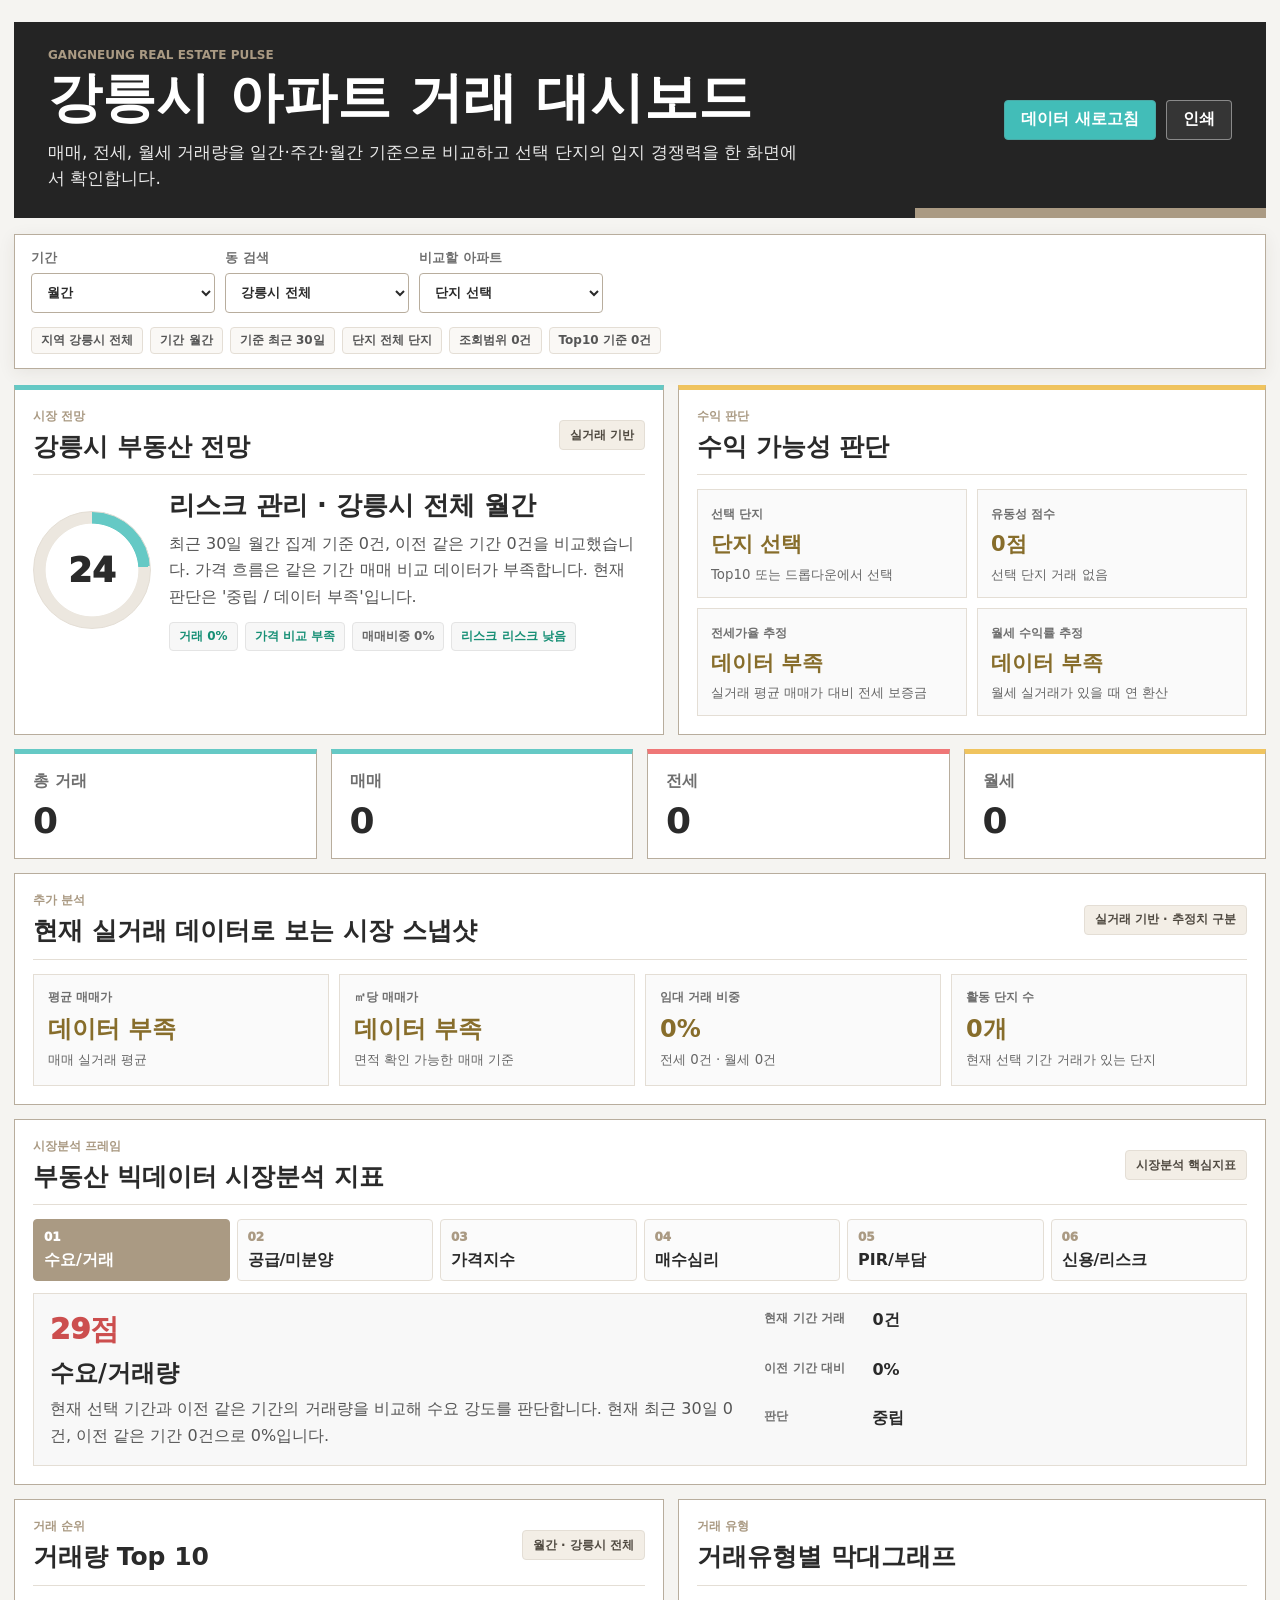
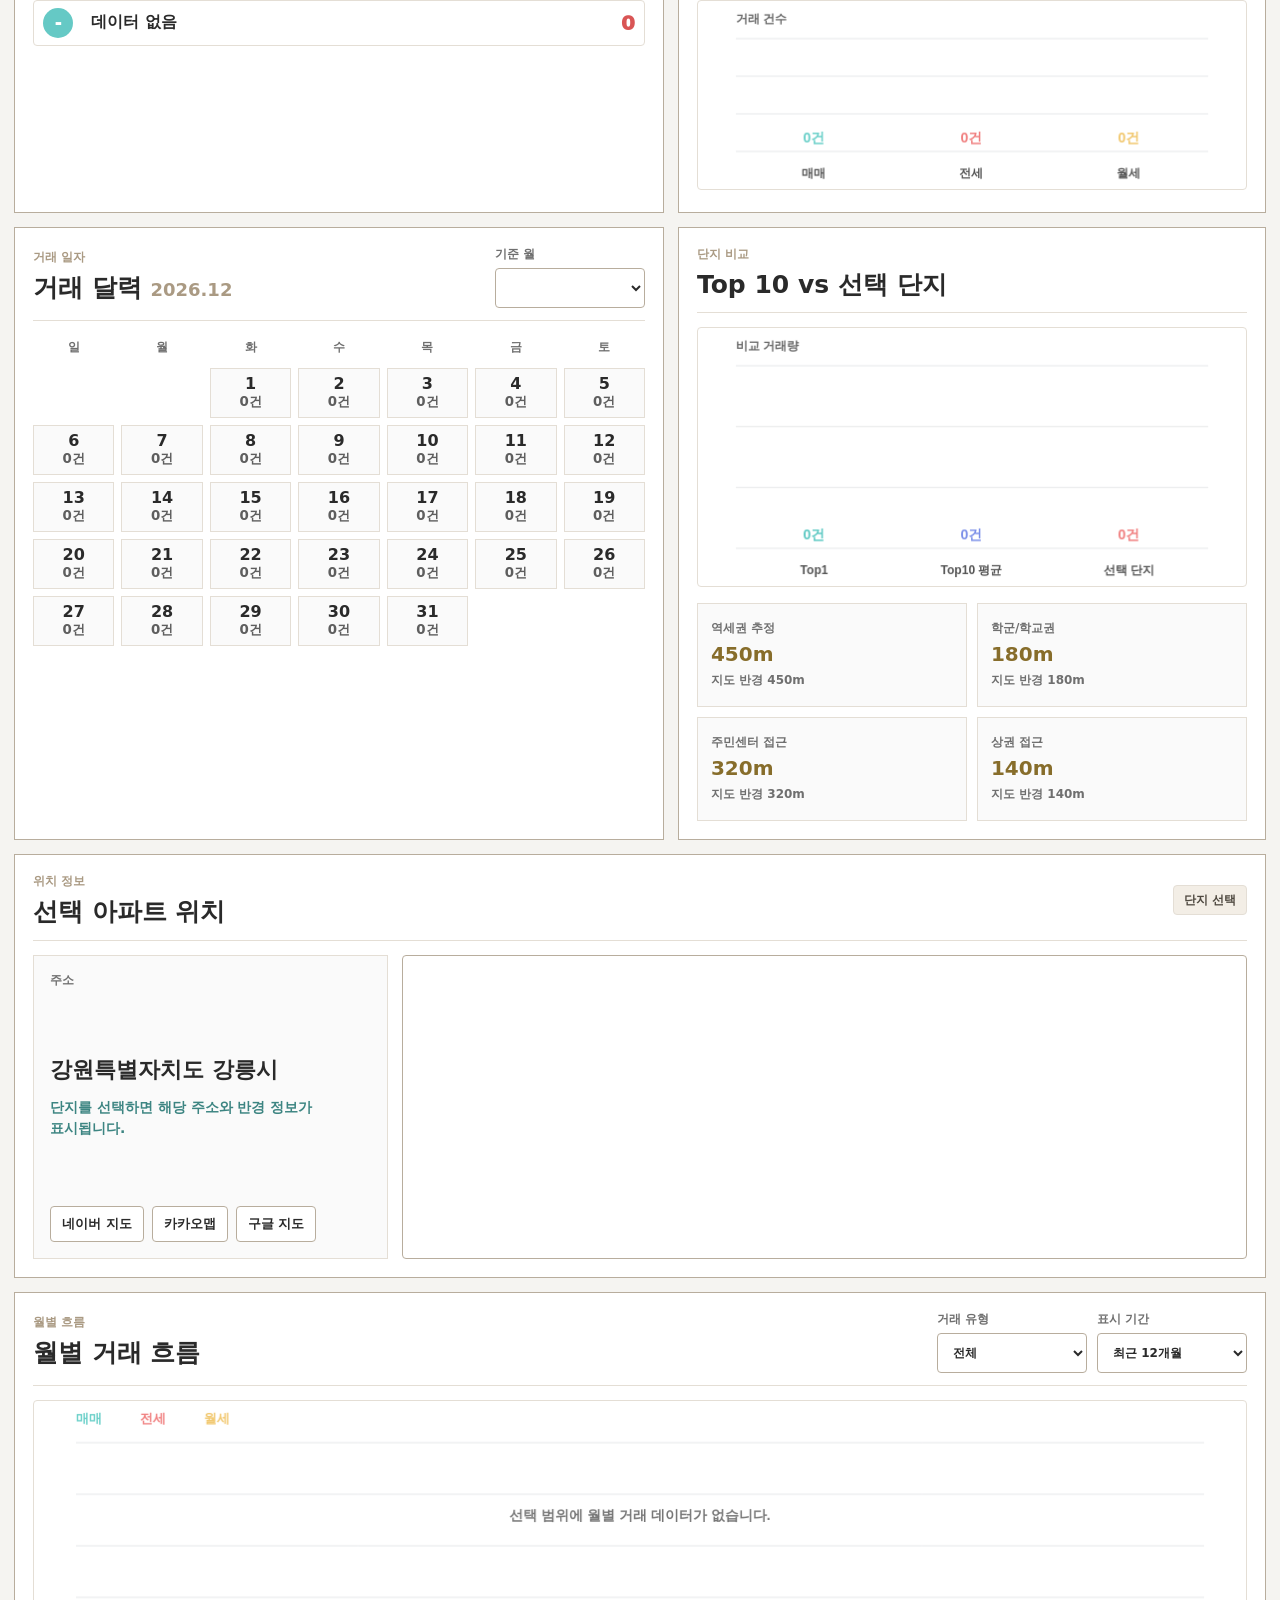
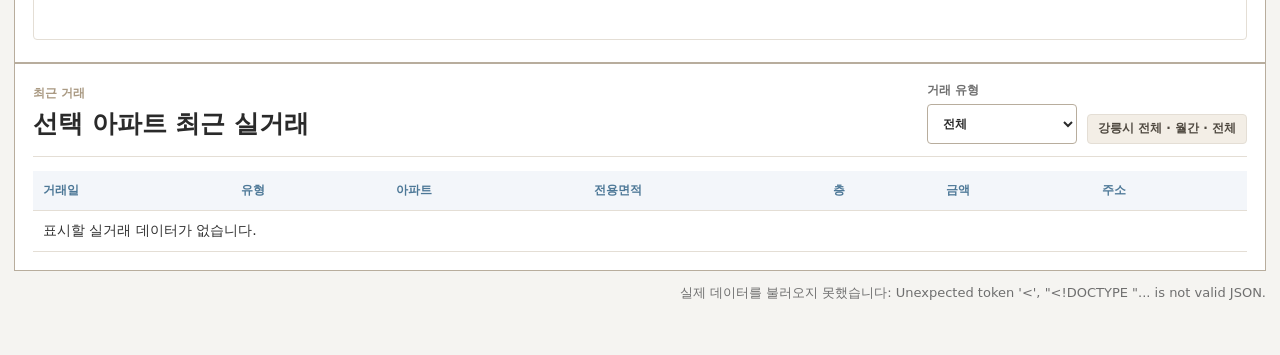
==== index.html @ 35adf21d "Add files via upload" ====
<!doctype html>
<html lang="ko">
  <head>
    <meta charset="UTF-8" />
    <meta name="viewport" content="width=device-width, initial-scale=1.0" />
    <title>강릉시 아파트 거래 대시보드</title>
    <link rel="stylesheet" href="./styles.css" />
  </head>
  <body>
    <main class="shell">
      <section class="hero">
        <div>
          <p class="eyebrow">Gangneung Real Estate Pulse</p>
          <h1>강릉시 아파트 거래 대시보드</h1>
          <p class="subtitle">매매, 전세, 월세 거래량을 일간·주간·월간 기준으로 비교하고 선택 단지의 입지 경쟁력을 한 화면에서 확인합니다.</p>
        </div>
        <div class="hero-actions">
          <button id="refreshBtn" class="primary">데이터 새로고침</button>
          <button id="printBtn" class="ghost">인쇄</button>
        </div>
      </section>

      <section class="controls">
        <label>
          기간
          <select id="periodSelect">
            <option value="daily">일간</option>
            <option value="weekly">주간</option>
            <option value="monthly" selected>월간</option>
            <option value="yearly">년간</option>
          </select>
        </label>
        <label>
          동 검색
          <select id="dongSelect">
            <option value="all">강릉시 전체</option>
          </select>
        </label>
        <label>
          비교할 아파트
          <select id="aptSelect">
            <option value="">단지 선택</option>
          </select>
        </label>
        <div id="filterMeta" class="filter-meta">필터 적용 대기 중</div>
      </section>

      <section class="grid two decision-grid top-outlook">
        <article class="panel forecast-panel">
          <div class="panel-head">
            <div>
              <p class="eyebrow">시장 전망</p>
              <h2>강릉시 부동산 전망</h2>
            </div>
            <span id="forecastBadge" class="chip">실거래 기반</span>
          </div>
          <div class="forecast-body">
            <div class="score-ring" id="marketScore">-</div>
            <div>
              <strong id="forecastTitle" class="forecast-title">데이터 분석 중</strong>
              <p id="forecastSummary" class="forecast-summary">공공데이터 실거래 자료를 기반으로 거래량, 가격흐름, 전월세 압력, 리스크를 계산합니다.</p>
              <div id="signalPills" class="signal-pills"></div>
            </div>
          </div>
        </article>

        <article class="panel action-panel">
          <div class="panel-head">
            <div>
              <p class="eyebrow">수익 판단</p>
              <h2>수익 가능성 판단</h2>
            </div>
          </div>
          <div id="profitCards" class="profit-cards"></div>
        </article>
      </section>

      <section class="kpis">
        <article>
          <span>총 거래</span>
          <strong id="totalDeals">-</strong>
        </article>
        <article>
          <span>매매</span>
          <strong id="saleDeals">-</strong>
        </article>
        <article>
          <span>전세</span>
          <strong id="jeonseDeals">-</strong>
        </article>
        <article>
          <span>월세</span>
          <strong id="rentDeals">-</strong>
        </article>
      </section>

      <section class="panel additional-analysis">
        <div class="panel-head">
          <div>
            <p class="eyebrow">추가 분석</p>
            <h2>현재 실거래 데이터로 보는 시장 스냅샷</h2>
          </div>
          <span class="chip">실거래 기반 · 추정치 구분</span>
        </div>
        <div id="additionalAnalysis" class="analysis-cards"></div>
      </section>

      <section class="panel framework-panel">
        <div class="panel-head">
          <div>
            <p class="eyebrow">시장분석 프레임</p>
            <h2>부동산 빅데이터 시장분석 지표</h2>
          </div>
          <span class="chip">시장분석 핵심지표</span>
        </div>
        <div id="metricTabs" class="metric-tabs" aria-label="시장분석 지표 선택">
          <button type="button" class="metric-tab active" data-metric="demand"><span>01</span>수요/거래</button>
          <button type="button" class="metric-tab" data-metric="supply"><span>02</span>공급/미분양</button>
          <button type="button" class="metric-tab" data-metric="price"><span>03</span>가격지수</button>
          <button type="button" class="metric-tab" data-metric="sentiment"><span>04</span>매수심리</button>
          <button type="button" class="metric-tab" data-metric="pir"><span>05</span>PIR/부담</button>
          <button type="button" class="metric-tab" data-metric="risk"><span>06</span>신용/리스크</button>
        </div>
        <div id="metricInsight" class="metric-insight"></div>
      </section>

      <section class="grid two">
        <article class="panel">
          <div class="panel-head">
            <div>
              <p class="eyebrow">거래 순위</p>
              <h2>거래량 Top 10</h2>
            </div>
            <span id="rankMeta" class="chip">-</span>
          </div>
          <div id="topList" class="top-list"></div>
        </article>

        <article class="panel">
          <div class="panel-head">
            <div>
              <p class="eyebrow">거래 유형</p>
              <h2>거래유형별 막대그래프</h2>
            </div>
          </div>
          <canvas id="typeChart" class="compact-chart" height="190"></canvas>
        </article>
      </section>

      <section class="grid two">
        <article class="panel calendar-panel">
          <div class="panel-head">
            <div>
              <p class="eyebrow">거래 일자</p>
              <h2>거래 달력 <span id="calendarTitle" class="inline-month"></span></h2>
            </div>
            <label class="panel-select">
              기준 월
              <select id="calendarMonthSelect"></select>
            </label>
          </div>
          <div id="calendar" class="calendar"></div>
        </article>

        <article class="panel">
          <div class="panel-head">
            <div>
              <p class="eyebrow">단지 비교</p>
              <h2>Top 10 vs 선택 단지</h2>
            </div>
          </div>
          <canvas id="compareChart" height="260"></canvas>
          <div id="locationScore" class="location-score"></div>
        </article>
      </section>

      <section class="panel map-panel">
        <div class="panel-head">
          <div>
            <p class="eyebrow">위치 정보</p>
            <h2>선택 아파트 위치</h2>
          </div>
          <span id="mapAptName" class="chip">단지 선택</span>
        </div>
        <div class="map-layout">
          <div class="address-card">
            <span>주소</span>
            <strong id="mapAddress">아파트를 선택하면 주소와 지도가 표시됩니다.</strong>
            <div id="mapLinks" class="map-links"></div>
          </div>
          <div class="map-canvas">
            <iframe id="mapFrame" class="map-frame" title="선택 아파트 지도" loading="lazy" referrerpolicy="no-referrer-when-downgrade"></iframe>
            <div id="mapRadiusOverlay" class="map-radius-overlay" aria-label="입지 반경 표시"></div>
          </div>
        </div>
      </section>

      <section class="panel">
        <div class="panel-head">
          <div>
            <p class="eyebrow">월별 흐름</p>
            <h2>월별 거래 흐름</h2>
          </div>
          <div class="panel-actions">
            <label class="panel-select">
              거래 유형
              <select id="trendTypeSelect">
                <option value="all">전체</option>
                <option value="매매">매매</option>
                <option value="전세">전세</option>
                <option value="월세">월세</option>
              </select>
            </label>
            <label class="panel-select">
              표시 기간
              <select id="trendMonthsSelect">
                <option value="6">최근 6개월</option>
                <option value="12" selected>최근 12개월</option>
                <option value="24">최근 24개월</option>
              </select>
            </label>
          </div>
        </div>
        <canvas id="trendChart" height="240"></canvas>
      </section>

      <section class="panel">
        <div class="panel-head">
          <div>
            <p class="eyebrow">최근 거래</p>
            <h2>선택 아파트 최근 실거래</h2>
          </div>
          <div class="panel-actions">
            <label class="panel-select">
              거래 유형
              <select id="dealTypeSelect">
                <option value="all">전체</option>
                <option value="매매">매매</option>
                <option value="전세">전세</option>
                <option value="월세">월세</option>
              </select>
            </label>
            <span id="dealTableMeta" class="chip">단지 선택</span>
          </div>
        </div>
        <div class="table-wrap">
          <table>
            <thead>
              <tr>
                <th>거래일</th>
                <th>유형</th>
                <th>아파트</th>
                <th>전용면적</th>
                <th>층</th>
                <th>금액</th>
                <th>주소</th>
              </tr>
            </thead>
            <tbody id="dealTable"></tbody>
          </table>
        </div>
      </section>

      <p id="status" class="status">대시보드를 준비 중입니다.</p>
    </main>
    <script src="./app.js"></script>
  </body>
</html>
---- styles.css ----
:root {
  --bg: #f5f4f1;
  --paper: #ffffff;
  --ink: #2a2a2a;
  --muted: #6f6f6f;
  --line: #b8ad9d;
  --line-soft: #e4ded5;
  --head: #242424;
  --tan: #aa9a83;
  --teal: #65c9c5;
  --red: #ef7777;
  --blue: #5ca9e6;
  --yellow: #f0c45f;
  --green: #49bd6e;
  --violet: #8d77df;
}

* { box-sizing: border-box; }

body {
  margin: 0;
  min-height: 100vh;
  color: var(--ink);
  font-family: "Pretendard", "Segoe UI", system-ui, sans-serif;
  background: var(--bg);
}

body.sample-mode .kpis::before {
  content: "샘플 데이터 표시 중 - 실행 파일 또는 서버로 열면 실제 공공데이터가 표시됩니다.";
  grid-column: 1 / -1;
  min-height: 38px;
  display: flex;
  align-items: center;
  padding: 0 14px;
  border: 1px solid #e4b0a7;
  color: #8b2f22;
  background: #fff3ef;
  font-weight: 800;
}

.shell {
  width: min(1360px, calc(100% - 28px));
  margin: 0 auto;
  padding: 22px 0 40px;
}

.hero {
  position: relative;
  min-height: 116px;
  display: flex;
  align-items: center;
  justify-content: space-between;
  gap: 20px;
  padding: 26px 34px;
  color: #fff;
  background: var(--head);
}

.hero::after {
  content: "";
  position: absolute;
  right: 0;
  bottom: 0;
  width: 28%;
  height: 10px;
  background: var(--tan);
}

.eyebrow {
  margin: 0 0 7px;
  color: var(--tan);
  font-size: 12px;
  font-weight: 800;
  text-transform: uppercase;
  letter-spacing: 0;
}

h1, h2 { margin: 0; letter-spacing: 0; }
h1 { font-size: clamp(34px, 4.2vw, 56px); line-height: 1.08; }
h2 { color: var(--ink); font-size: 25px; line-height: 1.22; }

.subtitle {
  max-width: 760px;
  margin: 12px 0 0;
  color: #e9e9e9;
  font-size: 17px;
  line-height: 1.55;
}

.hero-actions, .controls {
  display: flex;
  gap: 10px;
  flex-wrap: wrap;
}

button, select {
  min-height: 40px;
  border: 1px solid var(--line);
  border-radius: 4px;
  color: var(--ink);
  background: #fff;
  font: inherit;
}

button {
  cursor: pointer;
  padding: 0 16px;
  font-weight: 800;
}

.primary {
  border-color: #4aa9a5;
  color: #fff;
  background: #42bdb8;
}

.ghost {
  border-color: rgba(255, 255, 255, 0.42);
  color: #fff;
  background: rgba(255, 255, 255, 0.08);
}

.controls {
  position: sticky;
  top: 0;
  z-index: 5;
  margin: 16px 0;
  padding: 14px 16px;
  border: 1px solid var(--line);
  background: rgba(255, 255, 255, 0.96);
  box-shadow: 0 4px 16px rgba(70, 57, 38, 0.08);
}

.filter-meta {
  flex: 1 1 100%;
  display: flex;
  flex-wrap: wrap;
  gap: 7px;
  padding-top: 4px;
}

.filter-meta span {
  min-height: 27px;
  display: inline-flex;
  align-items: center;
  padding: 0 9px;
  border: 1px solid var(--line-soft);
  border-radius: 4px;
  color: #555;
  background: #faf8f5;
  font-size: 12px;
  font-weight: 800;
}

label {
  display: grid;
  gap: 6px;
  min-width: 184px;
  color: var(--muted);
  font-size: 13px;
  font-weight: 800;
}

select {
  width: 100%;
  padding: 0 11px;
}

.kpis, .grid {
  display: grid;
  gap: 14px;
}

.kpis {
  grid-template-columns: repeat(4, minmax(0, 1fr));
  margin-bottom: 14px;
}

.kpis article, .panel {
  border: 1px solid var(--line);
  background: var(--paper);
}

.kpis article {
  min-height: 98px;
  padding: 17px 18px;
  border-top: 5px solid var(--teal);
}

.kpis article:nth-child(3) { border-top-color: var(--red); }
.kpis article:nth-child(4) { border-top-color: var(--yellow); }

.kpis span {
  display: block;
  color: var(--muted);
  font-weight: 800;
}

.kpis strong {
  display: block;
  margin-top: 8px;
  font-size: 36px;
  letter-spacing: .02em;
}

.grid.two {
  grid-template-columns: minmax(0, 1.05fr) minmax(0, 0.95fr);
  margin-bottom: 14px;
}

.decision-grid {
  grid-template-columns: minmax(0, 1.08fr) minmax(0, .92fr);
}

.top-outlook {
  margin-bottom: 14px;
}

.top-outlook .panel {
  border-top-width: 5px;
}

.top-outlook .forecast-panel {
  border-top-color: var(--teal);
}

.top-outlook .action-panel {
  border-top-color: var(--yellow);
}

.panel {
  padding: 18px;
}

.panel-head {
  display: flex;
  align-items: center;
  justify-content: space-between;
  gap: 14px;
  padding-bottom: 12px;
  margin-bottom: 14px;
  border-bottom: 1px solid var(--line-soft);
}

.panel-actions {
  display: flex;
  align-items: flex-end;
  justify-content: flex-end;
  gap: 10px;
  flex-wrap: wrap;
}

.panel-select {
  min-width: 150px;
  display: grid;
  gap: 5px;
  color: var(--muted);
  font-size: 12px;
  font-weight: 900;
}

.inline-month {
  color: var(--tan);
  font-size: .72em;
  font-weight: 900;
}

.chip {
  display: inline-flex;
  align-items: center;
  min-height: 30px;
  padding: 0 10px;
  border: 1px solid var(--line-soft);
  border-radius: 4px;
  color: #4f4940;
  background: #f3eee6;
  white-space: nowrap;
  font-size: 12px;
  font-weight: 900;
}

.forecast-body {
  display: grid;
  grid-template-columns: 118px minmax(0, 1fr);
  gap: 18px;
  align-items: center;
}

.score-ring {
  --score: 0%;
  width: 118px;
  aspect-ratio: 1;
  display: grid;
  place-items: center;
  border-radius: 50%;
  color: var(--ink);
  background:
    radial-gradient(circle at center, #fff 0 56%, transparent 57%),
    conic-gradient(var(--teal) var(--score), #ece7df 0);
  border: 1px solid var(--line-soft);
  font-size: 34px;
  font-weight: 950;
}

.forecast-title {
  display: block;
  font-size: 26px;
  line-height: 1.25;
}

.forecast-summary {
  margin: 9px 0 0;
  color: #555;
  line-height: 1.65;
}

.signal-pills {
  display: flex;
  flex-wrap: wrap;
  gap: 7px;
  margin-top: 12px;
}

.signal-pills span {
  min-height: 29px;
  display: inline-flex;
  align-items: center;
  padding: 0 9px;
  border: 1px solid #e4e4e4;
  border-radius: 4px;
  font-size: 12px;
  font-weight: 900;
  background: #f7f7f7;
}

.signal-pills .good { color: #168f75; }
.signal-pills .warn { color: #a87913; }
.signal-pills .danger { color: #b04444; }
.signal-pills .neutral { color: #666; }

.profit-cards {
  display: grid;
  grid-template-columns: repeat(2, minmax(0, 1fr));
  gap: 10px;
}

.profit-card, .score {
  min-height: 104px;
  padding: 13px;
  border: 1px solid var(--line-soft);
  background: #fafafa;
}

.profit-card span,
.metric-insight dt,
.score span {
  color: var(--muted);
  font-size: 12px;
  font-weight: 900;
}

.profit-card strong {
  display: block;
  margin-top: 8px;
  color: #876d2b;
  font-size: 21px;
  line-height: 1.25;
}

.profit-card small {
  display: block;
  margin-top: 7px;
  color: #666;
  line-height: 1.45;
}

.framework-panel {
  margin-bottom: 14px;
}

.additional-analysis {
  margin-bottom: 14px;
}

.analysis-cards {
  display: grid;
  grid-template-columns: repeat(4, minmax(0, 1fr));
  gap: 10px;
}

.analysis-card {
  min-height: 112px;
  padding: 14px;
  border: 1px solid var(--line-soft);
  background: #fafafa;
}

.analysis-card span {
  display: block;
  color: var(--muted);
  font-size: 12px;
  font-weight: 900;
}

.analysis-card strong {
  display: block;
  margin-top: 10px;
  color: #876d2b;
  font-size: 24px;
  line-height: 1.15;
}

.analysis-card small {
  display: block;
  margin-top: 8px;
  color: #666;
  line-height: 1.4;
}

.metric-tabs {
  display: grid;
  grid-template-columns: repeat(6, minmax(0, 1fr));
  gap: 7px;
  margin-bottom: 12px;
}

.metric-tab {
  min-height: 62px;
  display: grid;
  align-content: center;
  gap: 6px;
  padding: 9px 10px;
  border: 1px solid var(--line-soft);
  background: #fbfbfb;
  text-align: left;
}

.metric-tab span {
  color: var(--tan);
  font-size: 12px;
  font-weight: 950;
}

.metric-tab.active {
  color: #fff;
  border-color: var(--tan);
  background: var(--tan);
}

.metric-tab.active span {
  color: #fff;
}

.metric-insight {
  display: grid;
  grid-template-columns: minmax(0, 1.2fr) minmax(260px, 0.8fr);
  gap: 16px;
  padding: 16px;
  border: 1px solid var(--line-soft);
  background: #f8f8f8;
}

.metric-insight h3 {
  margin: 7px 0;
  font-size: 24px;
}

.metric-insight p {
  margin: 0;
  color: #555;
  line-height: 1.65;
}

.insight-score {
  color: #cc4e4e;
  font-size: 29px;
  font-weight: 950;
}

.metric-insight dl {
  display: grid;
  grid-template-columns: 96px minmax(0, 1fr);
  gap: 9px 12px;
  margin: 0;
}

.metric-insight dd {
  margin: 0;
  color: var(--ink);
  font-weight: 850;
}

.top-list {
  display: grid;
  gap: 8px;
}

.rank-row {
  display: grid;
  grid-template-columns: 38px minmax(0, 1fr) 58px;
  align-items: center;
  width: 100%;
  min-height: 46px;
  gap: 10px;
  padding: 7px 9px;
  border: 1px solid var(--line-soft);
  border-radius: 4px;
  color: var(--ink);
  background: #fff;
  text-align: left;
  cursor: pointer;
}

.rank-row:hover {
  border-color: var(--teal);
  background: #f5fbfa;
}

.rank-num {
  width: 30px;
  height: 30px;
  display: grid;
  place-items: center;
  border-radius: 50%;
  color: #fff;
  background: var(--teal);
  font-weight: 950;
}

.rank-name {
  min-width: 0;
  overflow: hidden;
  text-overflow: ellipsis;
  white-space: nowrap;
  font-weight: 850;
}

.rank-sub { color: var(--muted); font-size: 12px; }
.rank-count { color: #d95555; font-size: 20px; font-weight: 950; text-align: right; }

canvas {
  width: 100%;
  max-width: 100%;
  border: 1px solid var(--line-soft);
  border-radius: 4px;
  background: #fff;
}

.compact-chart {
  height: 190px;
  max-height: 190px;
}

.calendar {
  display: grid;
  grid-template-columns: repeat(7, minmax(0, 1fr));
  gap: 7px;
}

.day-name, .day {
  min-height: 50px;
  display: grid;
  align-content: center;
  justify-items: center;
}

.day-name {
  min-height: 26px;
  color: var(--muted);
  font-size: 12px;
  font-weight: 900;
}

.day {
  border: 1px solid var(--line-soft);
  background: #fafafa;
}

.day.hot {
  color: #183737;
  border-color: var(--teal);
  background: #d9f3f1;
}

.day small { color: inherit; opacity: .75; font-weight: 800; }

.location-score {
  display: grid;
  grid-template-columns: repeat(2, minmax(0, 1fr));
  gap: 10px;
  margin-top: 12px;
}

.score strong {
  display: block;
  margin-top: 5px;
  color: #876d2b;
  font-size: 20px;
}

.score small {
  display: block;
  margin-top: 6px;
  color: #6f6f6f;
  font-size: 12px;
  font-weight: 800;
}

.map-panel {
  margin-bottom: 14px;
}

.map-layout {
  display: grid;
  grid-template-columns: minmax(280px, .42fr) minmax(0, 1fr);
  gap: 14px;
}

.address-card {
  min-height: 300px;
  display: flex;
  flex-direction: column;
  justify-content: space-between;
  gap: 16px;
  padding: 16px;
  border: 1px solid var(--line-soft);
  background: #fafafa;
}

.address-card span {
  color: var(--muted);
  font-size: 12px;
  font-weight: 900;
}

.address-card strong {
  display: block;
  color: var(--ink);
  font-size: 22px;
  line-height: 1.35;
  word-break: keep-all;
}

.address-card small {
  display: block;
  margin-top: 12px;
  color: #3d8582;
  font-size: 14px;
  line-height: 1.5;
}

.map-links {
  display: flex;
  gap: 8px;
  flex-wrap: wrap;
}

.map-links a {
  display: inline-flex;
  align-items: center;
  min-height: 36px;
  padding: 0 11px;
  border: 1px solid var(--line);
  border-radius: 4px;
  color: var(--ink);
  background: #fff;
  text-decoration: none;
  font-size: 13px;
  font-weight: 850;
}

.map-frame {
  width: 100%;
  height: 100%;
  min-height: 300px;
  border: 1px solid var(--line);
  border-radius: 4px;
  background: #fff;
}

.map-canvas {
  position: relative;
  min-height: 300px;
}

.map-radius-overlay {
  pointer-events: none;
  position: absolute;
  inset: 1px;
  overflow: hidden;
  border-radius: 4px;
}

.radius-target {
  position: absolute;
  left: 50%;
  top: 50%;
  z-index: 3;
  transform: translate(-50%, -50%);
  padding: 5px 8px;
  border: 2px solid #fff;
  border-radius: 999px;
  color: #fff;
  background: #d45050;
  box-shadow: 0 2px 10px rgba(0, 0, 0, .28);
  font-size: 12px;
  font-weight: 950;
}

.map-pin {
  display: inline-block;
  width: 10px;
  height: 10px;
  margin-right: 5px;
  border-radius: 50%;
  background: #d9534f;
  border: 2px solid #fff;
  box-shadow: 0 0 0 2px #d9534f;
  vertical-align: -1px;
}

.radius-circle {
  position: absolute;
  left: 50%;
  top: 50%;
  transform: translate(-50%, -50%);
  border: 2px solid rgba(86, 191, 187, .74);
  border-radius: 50%;
  background: rgba(86, 191, 187, .08);
}

.radius-circle:nth-child(3) {
  border-color: rgba(240, 124, 124, .7);
  background: rgba(240, 124, 124, .07);
}

.radius-circle:nth-child(4) {
  border-color: rgba(240, 196, 95, .72);
  background: rgba(240, 196, 95, .07);
}

.radius-circle:nth-child(5) {
  border-color: rgba(93, 132, 223, .62);
  background: rgba(93, 132, 223, .06);
}

.radius-circle span {
  position: absolute;
  right: 0;
  top: 0;
  transform: translate(50%, -50%);
  min-width: max-content;
  padding: 4px 7px;
  border: 1px solid var(--line-soft);
  border-radius: 4px;
  color: #333;
  background: rgba(255, 255, 255, .94);
  font-size: 11px;
  font-weight: 900;
}

.radius-legend {
  display: flex;
  flex-wrap: wrap;
  gap: 6px;
  margin-top: 12px;
}

.radius-legend span {
  padding: 4px 7px;
  border: 1px solid var(--line-soft);
  border-radius: 4px;
  color: #4f4940;
  background: #fff;
  font-size: 12px;
  font-weight: 900;
}

.status {
  color: var(--muted);
  text-align: right;
  font-size: 13px;
}

.table-wrap {
  overflow-x: auto;
}

table {
  width: 100%;
  min-width: 920px;
  border-collapse: collapse;
  font-size: 14px;
}

th, td {
  padding: 11px 10px;
  border-bottom: 1px solid var(--line-soft);
  text-align: left;
}

th {
  color: #4d7897;
  background: #f3f6fa;
  font-size: 12px;
  text-transform: uppercase;
}

td {
  color: #333;
}

tbody tr:nth-child(even) {
  background: #fbfbfb;
}

.deal-type {
  display: inline-flex;
  min-height: 26px;
  align-items: center;
  padding: 0 8px;
  border-radius: 4px;
  color: #fff;
  background: var(--teal);
  font-size: 12px;
  font-weight: 900;
}

@media (max-width: 920px) {
  .hero, .panel-head { align-items: flex-start; flex-direction: column; }
  .kpis, .grid.two, .location-score, .map-layout, .forecast-body, .profit-cards, .metric-insight { grid-template-columns: 1fr; }
  .metric-tabs { grid-template-columns: repeat(2, minmax(0, 1fr)); }
  .analysis-cards { grid-template-columns: repeat(2, minmax(0, 1fr)); }
  .controls label { min-width: min(100%, 240px); flex: 1; }
  .calendar { gap: 5px; }
  .day { min-height: 46px; }
  .address-card, .map-frame { min-height: 260px; }
}

@media print {
  body { background: #fff; color: #111; }
  .controls, .hero-actions, .status, .map-links { display: none; }
  .hero, .panel, .kpis article { box-shadow: none; background: #fff; color: #111; break-inside: avoid; }
  .eyebrow, .chip, .rank-count { color: #00796b; }
}
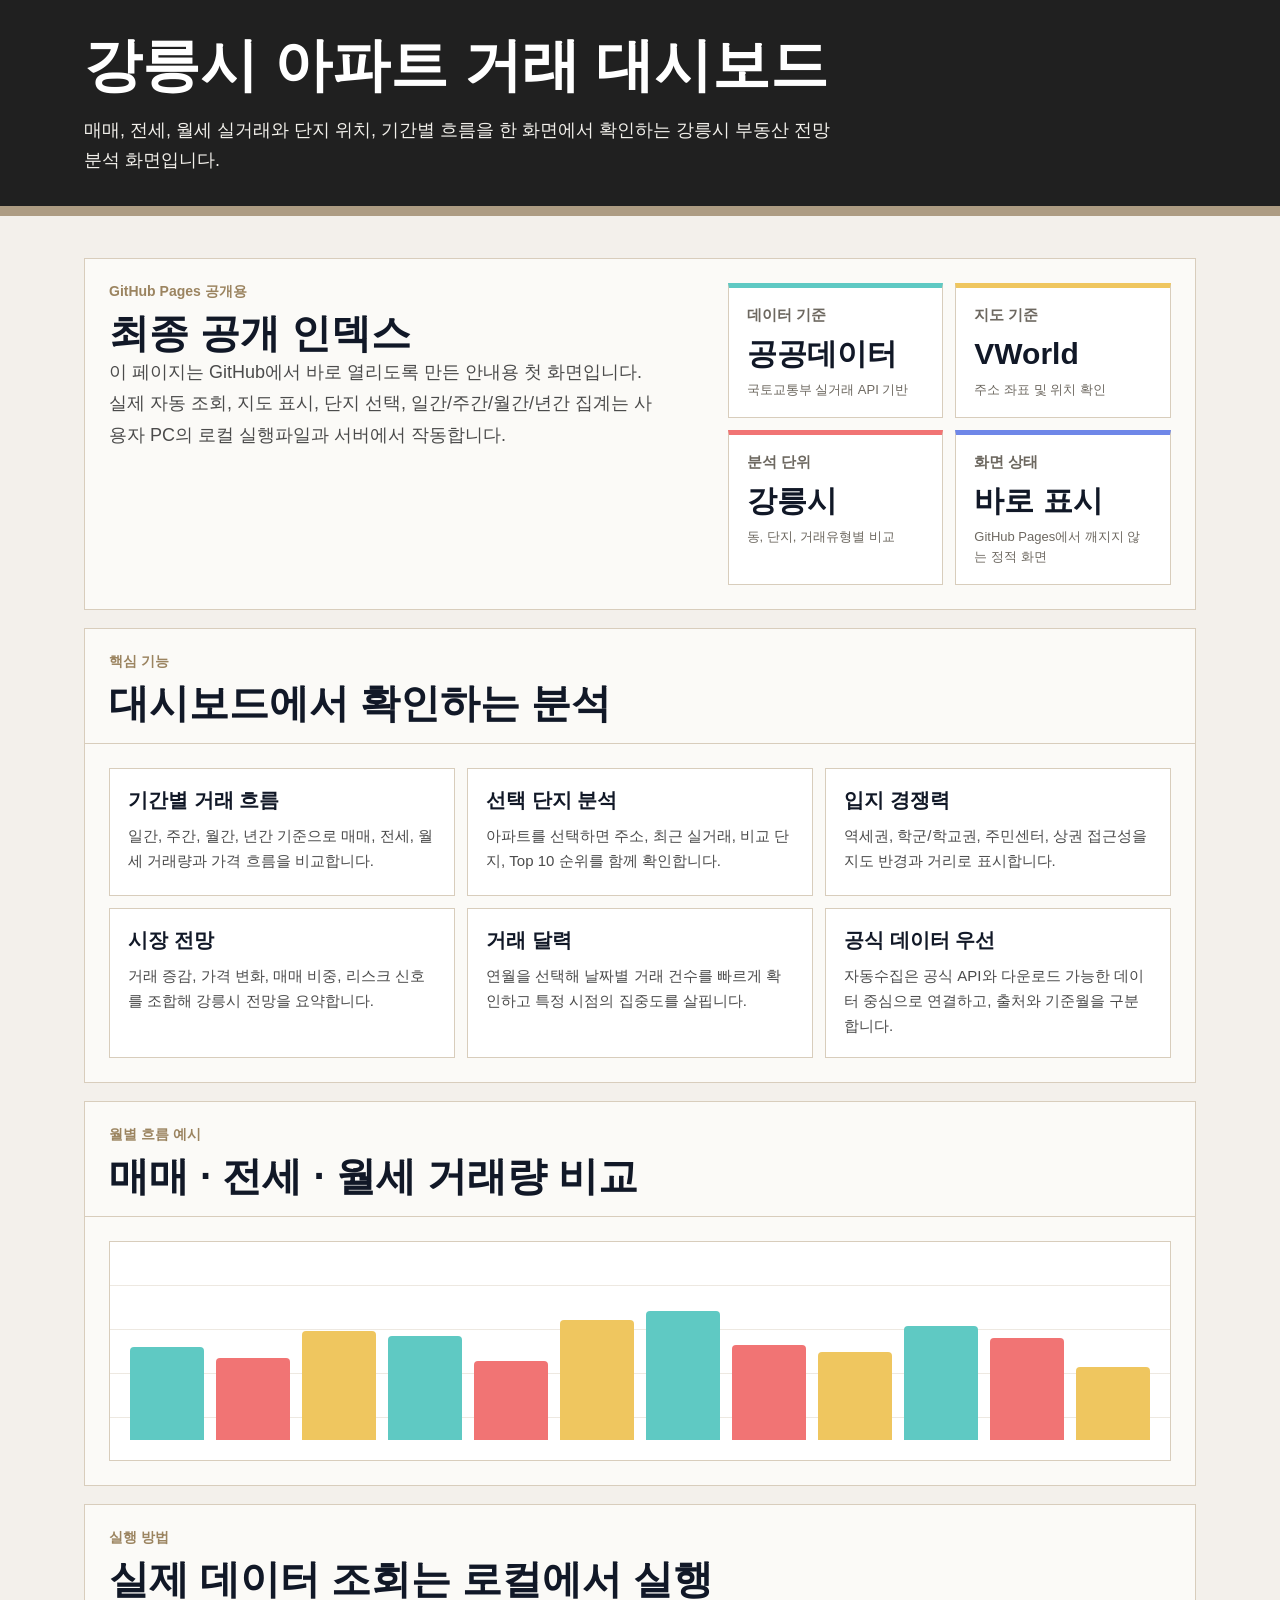
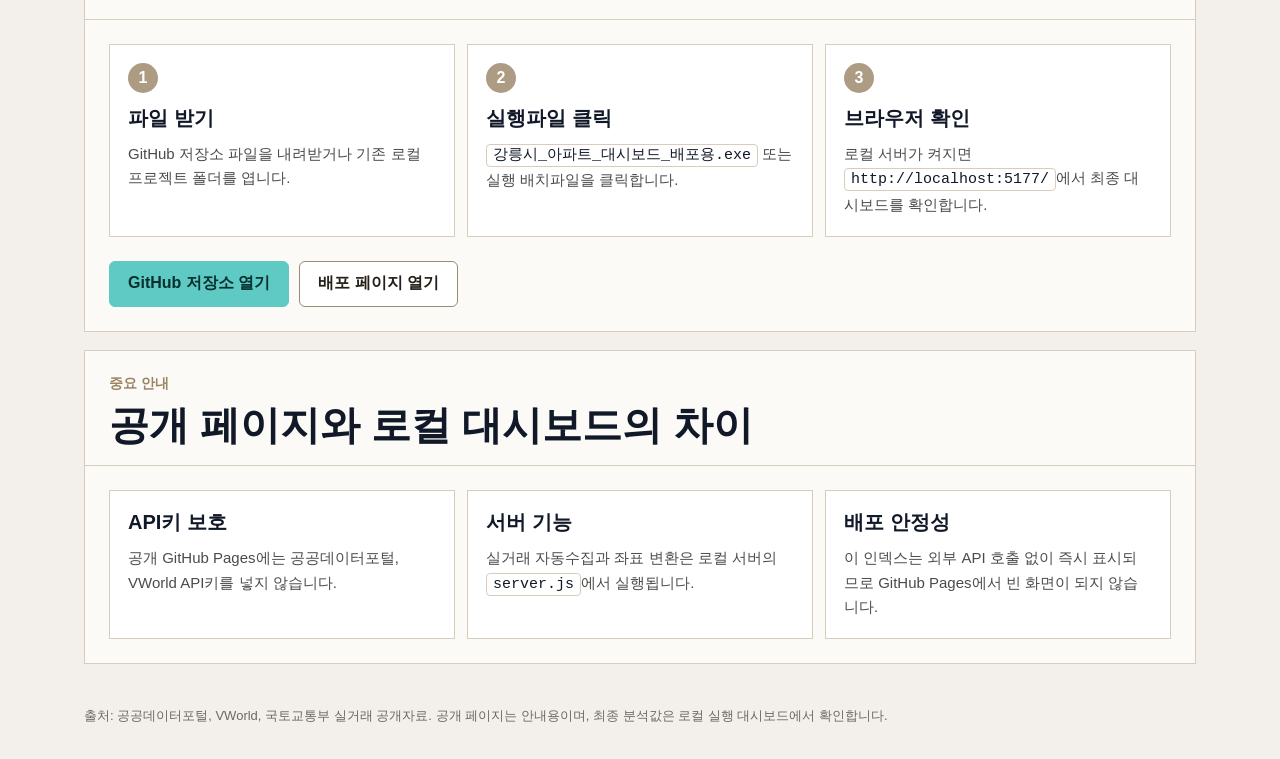
==== commit 2e0f7f98: "Connect dashboard to GitHub" ====
--- a/index.html
+++ b/index.html
@@ -4,265 +4,432 @@
     <meta charset="UTF-8" />
     <meta name="viewport" content="width=device-width, initial-scale=1.0" />
     <title>강릉시 아파트 거래 대시보드</title>
-    <link rel="stylesheet" href="./styles.css" />
+    <style>
+      :root {
+        --ink: #202020;
+        --text: #2f3135;
+        --muted: #6d6860;
+        --paper: #fbfaf7;
+        --line: #d8cdbc;
+        --tan: #ad9c83;
+        --teal: #5fc9c3;
+        --red: #f17474;
+        --gold: #efc65f;
+        --blue: #6f87e8;
+      }
+
+      * { box-sizing: border-box; }
+
+      body {
+        margin: 0;
+        background: #f3f0eb;
+        color: var(--text);
+        font-family: "Pretendard", "Segoe UI", "Apple SD Gothic Neo", "Malgun Gothic", sans-serif;
+      }
+
+      .topbar {
+        background: var(--ink);
+        color: #fff;
+        border-bottom: 10px solid var(--tan);
+      }
+
+      .topbar-inner {
+        max-width: 1160px;
+        margin: 0 auto;
+        padding: 34px 24px 30px;
+      }
+
+      h1 {
+        margin: 0;
+        font-size: clamp(34px, 5vw, 58px);
+        line-height: 1.08;
+        letter-spacing: 0;
+      }
+
+      .subtitle {
+        max-width: 760px;
+        margin: 18px 0 0;
+        color: #f2f0eb;
+        font-size: 18px;
+        line-height: 1.7;
+      }
+
+      main {
+        max-width: 1160px;
+        margin: 0 auto;
+        padding: 24px;
+      }
+
+      section {
+        margin-top: 18px;
+        border: 1px solid var(--line);
+        background: var(--paper);
+      }
+
+      .section-head {
+        padding: 24px 24px 16px;
+        border-bottom: 1px solid var(--line);
+      }
+
+      .label {
+        color: #9b8460;
+        font-size: 14px;
+        font-weight: 800;
+      }
+
+      h2 {
+        margin: 8px 0 0;
+        color: #111827;
+        font-size: clamp(26px, 4vw, 40px);
+        line-height: 1.2;
+        letter-spacing: 0;
+      }
+
+      .overview {
+        display: grid;
+        grid-template-columns: 1.1fr 0.9fr;
+        gap: 18px;
+        align-items: stretch;
+      }
+
+      .intro { padding: 24px; }
+
+      .intro p {
+        margin: 0;
+        font-size: 18px;
+        line-height: 1.75;
+      }
+
+      .status-card {
+        display: grid;
+        grid-template-columns: repeat(2, minmax(0, 1fr));
+        gap: 12px;
+        padding: 24px;
+      }
+
+      .metric,
+      .feature,
+      .step,
+      .notice {
+        padding: 18px;
+        border: 1px solid var(--line);
+        background: #fff;
+      }
+
+      .metric { min-height: 124px; }
+      .metric:nth-child(1) { border-top: 5px solid var(--teal); }
+      .metric:nth-child(2) { border-top: 5px solid var(--gold); }
+      .metric:nth-child(3) { border-top: 5px solid var(--red); }
+      .metric:nth-child(4) { border-top: 5px solid var(--blue); }
+
+      .metric span {
+        display: block;
+        color: var(--muted);
+        font-size: 15px;
+        font-weight: 800;
+      }
+
+      .metric strong {
+        display: block;
+        margin-top: 12px;
+        color: #111827;
+        font-size: 30px;
+        line-height: 1.1;
+      }
+
+      .metric small {
+        display: block;
+        margin-top: 10px;
+        color: var(--muted);
+        font-size: 13px;
+        line-height: 1.5;
+      }
+
+      .feature-grid,
+      .steps,
+      .notice-grid {
+        display: grid;
+        grid-template-columns: repeat(3, minmax(0, 1fr));
+        gap: 12px;
+        padding: 24px;
+      }
+
+      .feature,
+      .step,
+      .notice {
+        min-height: 128px;
+      }
+
+      .num {
+        display: inline-flex;
+        width: 30px;
+        height: 30px;
+        align-items: center;
+        justify-content: center;
+        margin-bottom: 12px;
+        border-radius: 50%;
+        background: var(--tan);
+        color: #fff;
+        font-weight: 900;
+      }
+
+      h3 {
+        margin: 0 0 10px;
+        color: #111827;
+        font-size: 20px;
+        line-height: 1.35;
+      }
+
+      p {
+        margin: 0;
+        color: #4b4b4b;
+        font-size: 15px;
+        line-height: 1.65;
+      }
+
+      .actions {
+        display: flex;
+        flex-wrap: wrap;
+        gap: 10px;
+        padding: 0 24px 24px;
+      }
+
+      .button {
+        display: inline-flex;
+        min-height: 46px;
+        align-items: center;
+        justify-content: center;
+        padding: 0 18px;
+        border: 1px solid #9b8b74;
+        border-radius: 6px;
+        background: #fff;
+        color: #251f17;
+        font-weight: 900;
+        text-decoration: none;
+      }
+
+      .button.primary {
+        border-color: var(--teal);
+        background: var(--teal);
+        color: #07302f;
+      }
+
+      .chart {
+        height: 220px;
+        margin: 24px;
+        padding: 20px;
+        border: 1px solid var(--line);
+        background:
+          linear-gradient(to top, rgba(216, 205, 188, 0.45) 1px, transparent 1px) 0 0 / 100% 44px,
+          #fff;
+      }
+
+      .bars {
+        display: grid;
+        height: 100%;
+        grid-template-columns: repeat(12, 1fr);
+        gap: 12px;
+        align-items: end;
+      }
+
+      .bar {
+        min-height: 22px;
+        border-radius: 4px 4px 0 0;
+        background: var(--teal);
+      }
+
+      .bar:nth-child(3n + 1) { background: var(--teal); }
+      .bar:nth-child(3n + 2) { background: var(--red); }
+      .bar:nth-child(3n) { background: var(--gold); }
+
+      .footer {
+        max-width: 1160px;
+        margin: 18px auto 34px;
+        padding: 0 24px;
+        color: var(--muted);
+        font-size: 13px;
+        line-height: 1.6;
+      }
+
+      code {
+        padding: 2px 6px;
+        border: 1px solid var(--line);
+        border-radius: 4px;
+        background: #fff;
+        color: #111827;
+        font-family: "Consolas", "D2Coding", monospace;
+      }
+
+      @media (max-width: 820px) {
+        .overview,
+        .feature-grid,
+        .steps,
+        .notice-grid,
+        .status-card {
+          grid-template-columns: 1fr;
+        }
+
+        main,
+        .topbar-inner,
+        .footer {
+          padding-left: 16px;
+          padding-right: 16px;
+        }
+      }
+    </style>
   </head>
   <body>
-    <main class="shell">
-      <section class="hero">
-        <div>
-          <p class="eyebrow">Gangneung Real Estate Pulse</p>
-          <h1>강릉시 아파트 거래 대시보드</h1>
-          <p class="subtitle">매매, 전세, 월세 거래량을 일간·주간·월간 기준으로 비교하고 선택 단지의 입지 경쟁력을 한 화면에서 확인합니다.</p>
-        </div>
-        <div class="hero-actions">
-          <button id="refreshBtn" class="primary">데이터 새로고침</button>
-          <button id="printBtn" class="ghost">인쇄</button>
+    <header class="topbar">
+      <div class="topbar-inner">
+        <h1>강릉시 아파트 거래 대시보드</h1>
+        <p class="subtitle">
+          매매, 전세, 월세 실거래와 단지 위치, 기간별 흐름을 한 화면에서 확인하는 강릉시 부동산 전망 분석 화면입니다.
+        </p>
+      </div>
+    </header>
+
+    <main>
+      <section class="overview">
+        <div class="intro">
+          <div class="label">GitHub Pages 공개용</div>
+          <h2>최종 공개 인덱스</h2>
+          <p>
+            이 페이지는 GitHub에서 바로 열리도록 만든 안내용 첫 화면입니다. 실제 자동 조회, 지도 표시, 단지 선택, 일간/주간/월간/년간
+            집계는 사용자 PC의 로컬 실행파일과 서버에서 작동합니다.
+          </p>
+        </div>
+        <div class="status-card">
+          <div class="metric">
+            <span>데이터 기준</span>
+            <strong>공공데이터</strong>
+            <small>국토교통부 실거래 API 기반</small>
+          </div>
+          <div class="metric">
+            <span>지도 기준</span>
+            <strong>VWorld</strong>
+            <small>주소 좌표 및 위치 확인</small>
+          </div>
+          <div class="metric">
+            <span>분석 단위</span>
+            <strong>강릉시</strong>
+            <small>동, 단지, 거래유형별 비교</small>
+          </div>
+          <div class="metric">
+            <span>화면 상태</span>
+            <strong>바로 표시</strong>
+            <small>GitHub Pages에서 깨지지 않는 정적 화면</small>
+          </div>
         </div>
       </section>
 
-      <section class="controls">
-        <label>
-          기간
-          <select id="periodSelect">
-            <option value="daily">일간</option>
-            <option value="weekly">주간</option>
-            <option value="monthly" selected>월간</option>
-            <option value="yearly">년간</option>
-          </select>
-        </label>
-        <label>
-          동 검색
-          <select id="dongSelect">
-            <option value="all">강릉시 전체</option>
-          </select>
-        </label>
-        <label>
-          비교할 아파트
-          <select id="aptSelect">
-            <option value="">단지 선택</option>
-          </select>
-        </label>
-        <div id="filterMeta" class="filter-meta">필터 적용 대기 중</div>
+      <section>
+        <div class="section-head">
+          <div class="label">핵심 기능</div>
+          <h2>대시보드에서 확인하는 분석</h2>
+        </div>
+        <div class="feature-grid">
+          <div class="feature">
+            <h3>기간별 거래 흐름</h3>
+            <p>일간, 주간, 월간, 년간 기준으로 매매, 전세, 월세 거래량과 가격 흐름을 비교합니다.</p>
+          </div>
+          <div class="feature">
+            <h3>선택 단지 분석</h3>
+            <p>아파트를 선택하면 주소, 최근 실거래, 비교 단지, Top 10 순위를 함께 확인합니다.</p>
+          </div>
+          <div class="feature">
+            <h3>입지 경쟁력</h3>
+            <p>역세권, 학군/학교권, 주민센터, 상권 접근성을 지도 반경과 거리로 표시합니다.</p>
+          </div>
+          <div class="feature">
+            <h3>시장 전망</h3>
+            <p>거래 증감, 가격 변화, 매매 비중, 리스크 신호를 조합해 강릉시 전망을 요약합니다.</p>
+          </div>
+          <div class="feature">
+            <h3>거래 달력</h3>
+            <p>연월을 선택해 날짜별 거래 건수를 빠르게 확인하고 특정 시점의 집중도를 살핍니다.</p>
+          </div>
+          <div class="feature">
+            <h3>공식 데이터 우선</h3>
+            <p>자동수집은 공식 API와 다운로드 가능한 데이터 중심으로 연결하고, 출처와 기준월을 구분합니다.</p>
+          </div>
+        </div>
       </section>
 
-      <section class="grid two decision-grid top-outlook">
-        <article class="panel forecast-panel">
-          <div class="panel-head">
-            <div>
-              <p class="eyebrow">시장 전망</p>
-              <h2>강릉시 부동산 전망</h2>
-            </div>
-            <span id="forecastBadge" class="chip">실거래 기반</span>
-          </div>
-          <div class="forecast-body">
-            <div class="score-ring" id="marketScore">-</div>
-            <div>
-              <strong id="forecastTitle" class="forecast-title">데이터 분석 중</strong>
-              <p id="forecastSummary" class="forecast-summary">공공데이터 실거래 자료를 기반으로 거래량, 가격흐름, 전월세 압력, 리스크를 계산합니다.</p>
-              <div id="signalPills" class="signal-pills"></div>
-            </div>
-          </div>
-        </article>
-
-        <article class="panel action-panel">
-          <div class="panel-head">
-            <div>
-              <p class="eyebrow">수익 판단</p>
-              <h2>수익 가능성 판단</h2>
-            </div>
-          </div>
-          <div id="profitCards" class="profit-cards"></div>
-        </article>
+      <section>
+        <div class="section-head">
+          <div class="label">월별 흐름 예시</div>
+          <h2>매매 · 전세 · 월세 거래량 비교</h2>
+        </div>
+        <div class="chart" aria-label="월별 거래 흐름 예시 그래프">
+          <div class="bars">
+            <div class="bar" style="height: 52%"></div>
+            <div class="bar" style="height: 46%"></div>
+            <div class="bar" style="height: 61%"></div>
+            <div class="bar" style="height: 58%"></div>
+            <div class="bar" style="height: 44%"></div>
+            <div class="bar" style="height: 67%"></div>
+            <div class="bar" style="height: 72%"></div>
+            <div class="bar" style="height: 53%"></div>
+            <div class="bar" style="height: 49%"></div>
+            <div class="bar" style="height: 64%"></div>
+            <div class="bar" style="height: 57%"></div>
+            <div class="bar" style="height: 41%"></div>
+          </div>
+        </div>
       </section>
 
-      <section class="kpis">
-        <article>
-          <span>총 거래</span>
-          <strong id="totalDeals">-</strong>
-        </article>
-        <article>
-          <span>매매</span>
-          <strong id="saleDeals">-</strong>
-        </article>
-        <article>
-          <span>전세</span>
-          <strong id="jeonseDeals">-</strong>
-        </article>
-        <article>
-          <span>월세</span>
-          <strong id="rentDeals">-</strong>
-        </article>
+      <section>
+        <div class="section-head">
+          <div class="label">실행 방법</div>
+          <h2>실제 데이터 조회는 로컬에서 실행</h2>
+        </div>
+        <div class="steps">
+          <div class="step">
+            <span class="num">1</span>
+            <h3>파일 받기</h3>
+            <p>GitHub 저장소 파일을 내려받거나 기존 로컬 프로젝트 폴더를 엽니다.</p>
+          </div>
+          <div class="step">
+            <span class="num">2</span>
+            <h3>실행파일 클릭</h3>
+            <p><code>강릉시_아파트_대시보드_배포용.exe</code> 또는 실행 배치파일을 클릭합니다.</p>
+          </div>
+          <div class="step">
+            <span class="num">3</span>
+            <h3>브라우저 확인</h3>
+            <p>로컬 서버가 켜지면 <code>http://localhost:5177/</code>에서 최종 대시보드를 확인합니다.</p>
+          </div>
+        </div>
+        <div class="actions">
+          <a class="button primary" href="https://github.com/cyarcis-tarot/ds">GitHub 저장소 열기</a>
+          <a class="button" href="https://cyarcis-tarot.github.io/ds/">배포 페이지 열기</a>
+        </div>
       </section>
 
-      <section class="panel additional-analysis">
-        <div class="panel-head">
-          <div>
-            <p class="eyebrow">추가 분석</p>
-            <h2>현재 실거래 데이터로 보는 시장 스냅샷</h2>
-          </div>
-          <span class="chip">실거래 기반 · 추정치 구분</span>
-        </div>
-        <div id="additionalAnalysis" class="analysis-cards"></div>
+      <section>
+        <div class="section-head">
+          <div class="label">중요 안내</div>
+          <h2>공개 페이지와 로컬 대시보드의 차이</h2>
+        </div>
+        <div class="notice-grid">
+          <div class="notice">
+            <h3>API키 보호</h3>
+            <p>공개 GitHub Pages에는 공공데이터포털, VWorld API키를 넣지 않습니다.</p>
+          </div>
+          <div class="notice">
+            <h3>서버 기능</h3>
+            <p>실거래 자동수집과 좌표 변환은 로컬 서버의 <code>server.js</code>에서 실행됩니다.</p>
+          </div>
+          <div class="notice">
+            <h3>배포 안정성</h3>
+            <p>이 인덱스는 외부 API 호출 없이 즉시 표시되므로 GitHub Pages에서 빈 화면이 되지 않습니다.</p>
+          </div>
+        </div>
       </section>
-
-      <section class="panel framework-panel">
-        <div class="panel-head">
-          <div>
-            <p class="eyebrow">시장분석 프레임</p>
-            <h2>부동산 빅데이터 시장분석 지표</h2>
-          </div>
-          <span class="chip">시장분석 핵심지표</span>
-        </div>
-        <div id="metricTabs" class="metric-tabs" aria-label="시장분석 지표 선택">
-          <button type="button" class="metric-tab active" data-metric="demand"><span>01</span>수요/거래</button>
-          <button type="button" class="metric-tab" data-metric="supply"><span>02</span>공급/미분양</button>
-          <button type="button" class="metric-tab" data-metric="price"><span>03</span>가격지수</button>
-          <button type="button" class="metric-tab" data-metric="sentiment"><span>04</span>매수심리</button>
-          <button type="button" class="metric-tab" data-metric="pir"><span>05</span>PIR/부담</button>
-          <button type="button" class="metric-tab" data-metric="risk"><span>06</span>신용/리스크</button>
-        </div>
-        <div id="metricInsight" class="metric-insight"></div>
-      </section>
-
-      <section class="grid two">
-        <article class="panel">
-          <div class="panel-head">
-            <div>
-              <p class="eyebrow">거래 순위</p>
-              <h2>거래량 Top 10</h2>
-            </div>
-            <span id="rankMeta" class="chip">-</span>
-          </div>
-          <div id="topList" class="top-list"></div>
-        </article>
-
-        <article class="panel">
-          <div class="panel-head">
-            <div>
-              <p class="eyebrow">거래 유형</p>
-              <h2>거래유형별 막대그래프</h2>
-            </div>
-          </div>
-          <canvas id="typeChart" class="compact-chart" height="190"></canvas>
-        </article>
-      </section>
-
-      <section class="grid two">
-        <article class="panel calendar-panel">
-          <div class="panel-head">
-            <div>
-              <p class="eyebrow">거래 일자</p>
-              <h2>거래 달력 <span id="calendarTitle" class="inline-month"></span></h2>
-            </div>
-            <label class="panel-select">
-              기준 월
-              <select id="calendarMonthSelect"></select>
-            </label>
-          </div>
-          <div id="calendar" class="calendar"></div>
-        </article>
-
-        <article class="panel">
-          <div class="panel-head">
-            <div>
-              <p class="eyebrow">단지 비교</p>
-              <h2>Top 10 vs 선택 단지</h2>
-            </div>
-          </div>
-          <canvas id="compareChart" height="260"></canvas>
-          <div id="locationScore" class="location-score"></div>
-        </article>
-      </section>
-
-      <section class="panel map-panel">
-        <div class="panel-head">
-          <div>
-            <p class="eyebrow">위치 정보</p>
-            <h2>선택 아파트 위치</h2>
-          </div>
-          <span id="mapAptName" class="chip">단지 선택</span>
-        </div>
-        <div class="map-layout">
-          <div class="address-card">
-            <span>주소</span>
-            <strong id="mapAddress">아파트를 선택하면 주소와 지도가 표시됩니다.</strong>
-            <div id="mapLinks" class="map-links"></div>
-          </div>
-          <div class="map-canvas">
-            <iframe id="mapFrame" class="map-frame" title="선택 아파트 지도" loading="lazy" referrerpolicy="no-referrer-when-downgrade"></iframe>
-            <div id="mapRadiusOverlay" class="map-radius-overlay" aria-label="입지 반경 표시"></div>
-          </div>
-        </div>
-      </section>
-
-      <section class="panel">
-        <div class="panel-head">
-          <div>
-            <p class="eyebrow">월별 흐름</p>
-            <h2>월별 거래 흐름</h2>
-          </div>
-          <div class="panel-actions">
-            <label class="panel-select">
-              거래 유형
-              <select id="trendTypeSelect">
-                <option value="all">전체</option>
-                <option value="매매">매매</option>
-                <option value="전세">전세</option>
-                <option value="월세">월세</option>
-              </select>
-            </label>
-            <label class="panel-select">
-              표시 기간
-              <select id="trendMonthsSelect">
-                <option value="6">최근 6개월</option>
-                <option value="12" selected>최근 12개월</option>
-                <option value="24">최근 24개월</option>
-              </select>
-            </label>
-          </div>
-        </div>
-        <canvas id="trendChart" height="240"></canvas>
-      </section>
-
-      <section class="panel">
-        <div class="panel-head">
-          <div>
-            <p class="eyebrow">최근 거래</p>
-            <h2>선택 아파트 최근 실거래</h2>
-          </div>
-          <div class="panel-actions">
-            <label class="panel-select">
-              거래 유형
-              <select id="dealTypeSelect">
-                <option value="all">전체</option>
-                <option value="매매">매매</option>
-                <option value="전세">전세</option>
-                <option value="월세">월세</option>
-              </select>
-            </label>
-            <span id="dealTableMeta" class="chip">단지 선택</span>
-          </div>
-        </div>
-        <div class="table-wrap">
-          <table>
-            <thead>
-              <tr>
-                <th>거래일</th>
-                <th>유형</th>
-                <th>아파트</th>
-                <th>전용면적</th>
-                <th>층</th>
-                <th>금액</th>
-                <th>주소</th>
-              </tr>
-            </thead>
-            <tbody id="dealTable"></tbody>
-          </table>
-        </div>
-      </section>
-
-      <p id="status" class="status">대시보드를 준비 중입니다.</p>
     </main>
-    <script src="./app.js"></script>
+
+    <footer class="footer">
+      출처: 공공데이터포털, VWorld, 국토교통부 실거래 공개자료. 공개 페이지는 안내용이며, 최종 분석값은 로컬 실행 대시보드에서 확인합니다.
+    </footer>
   </body>
 </html>
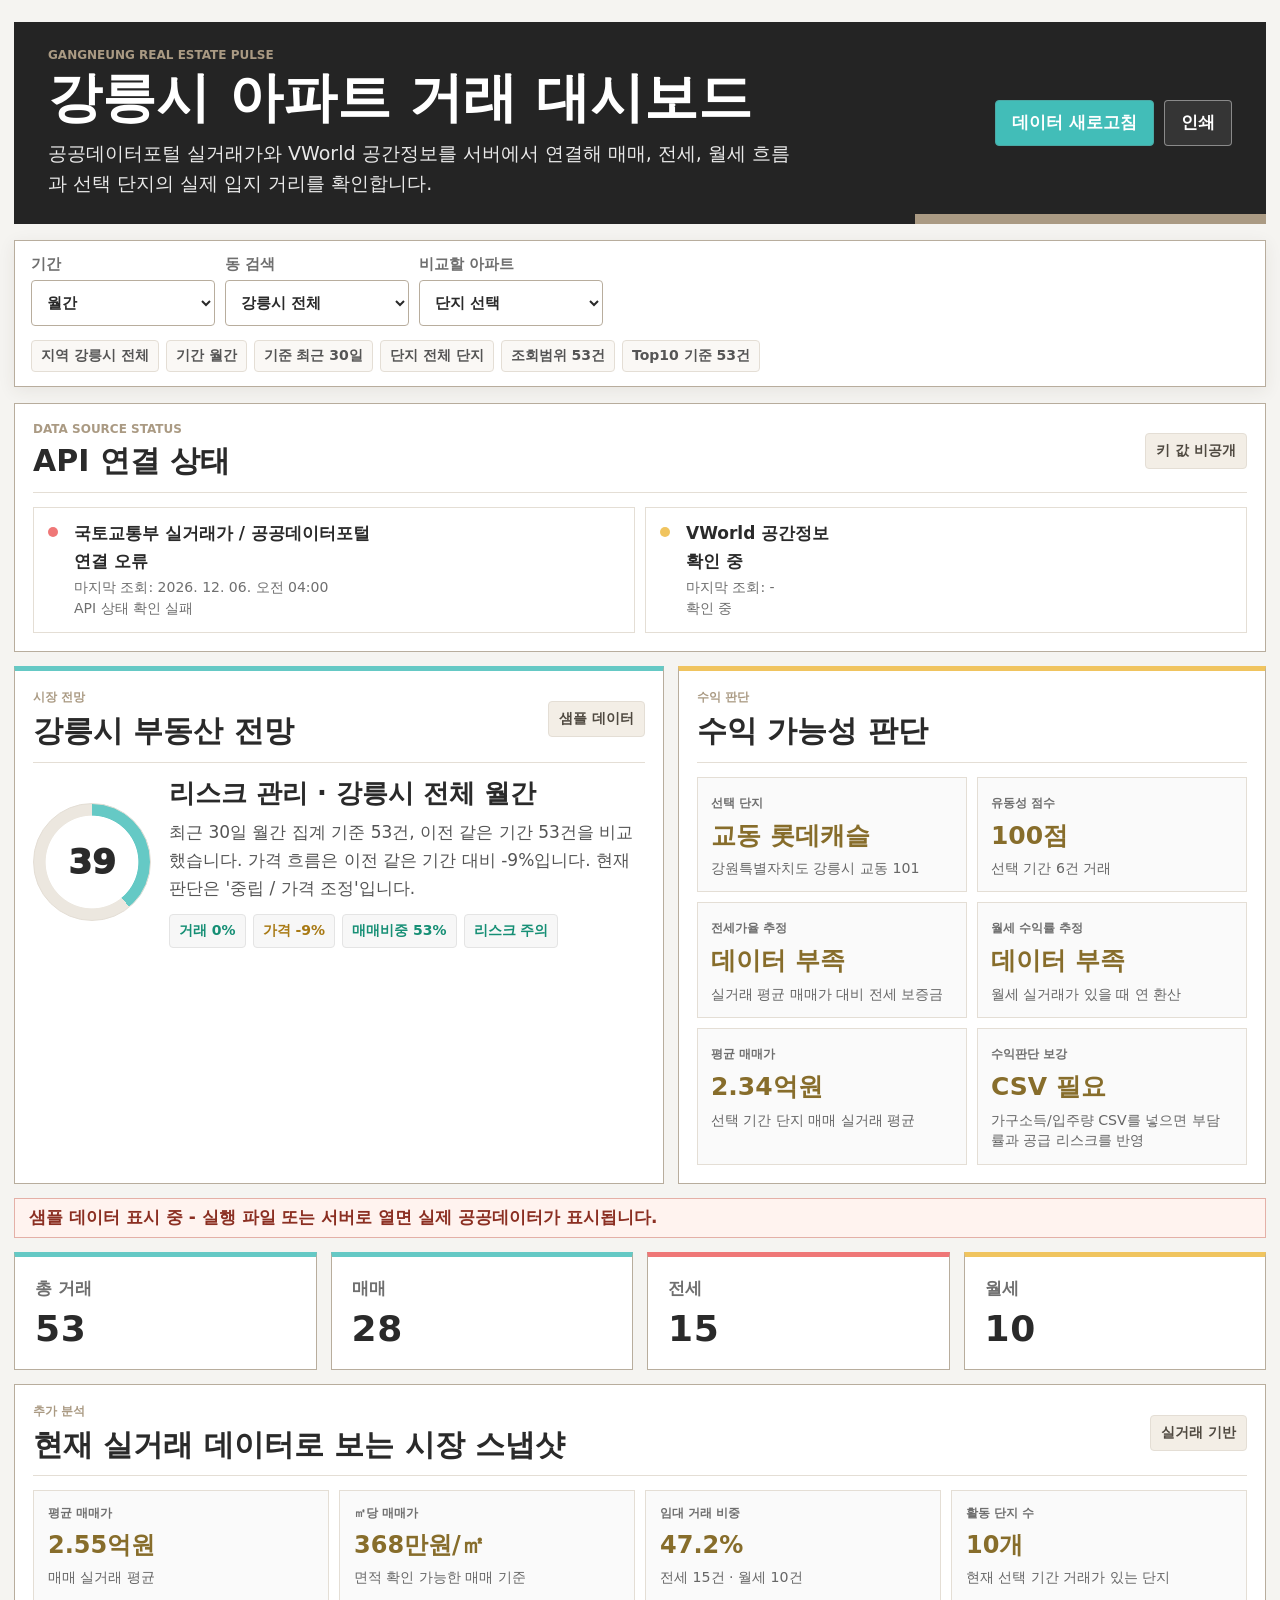
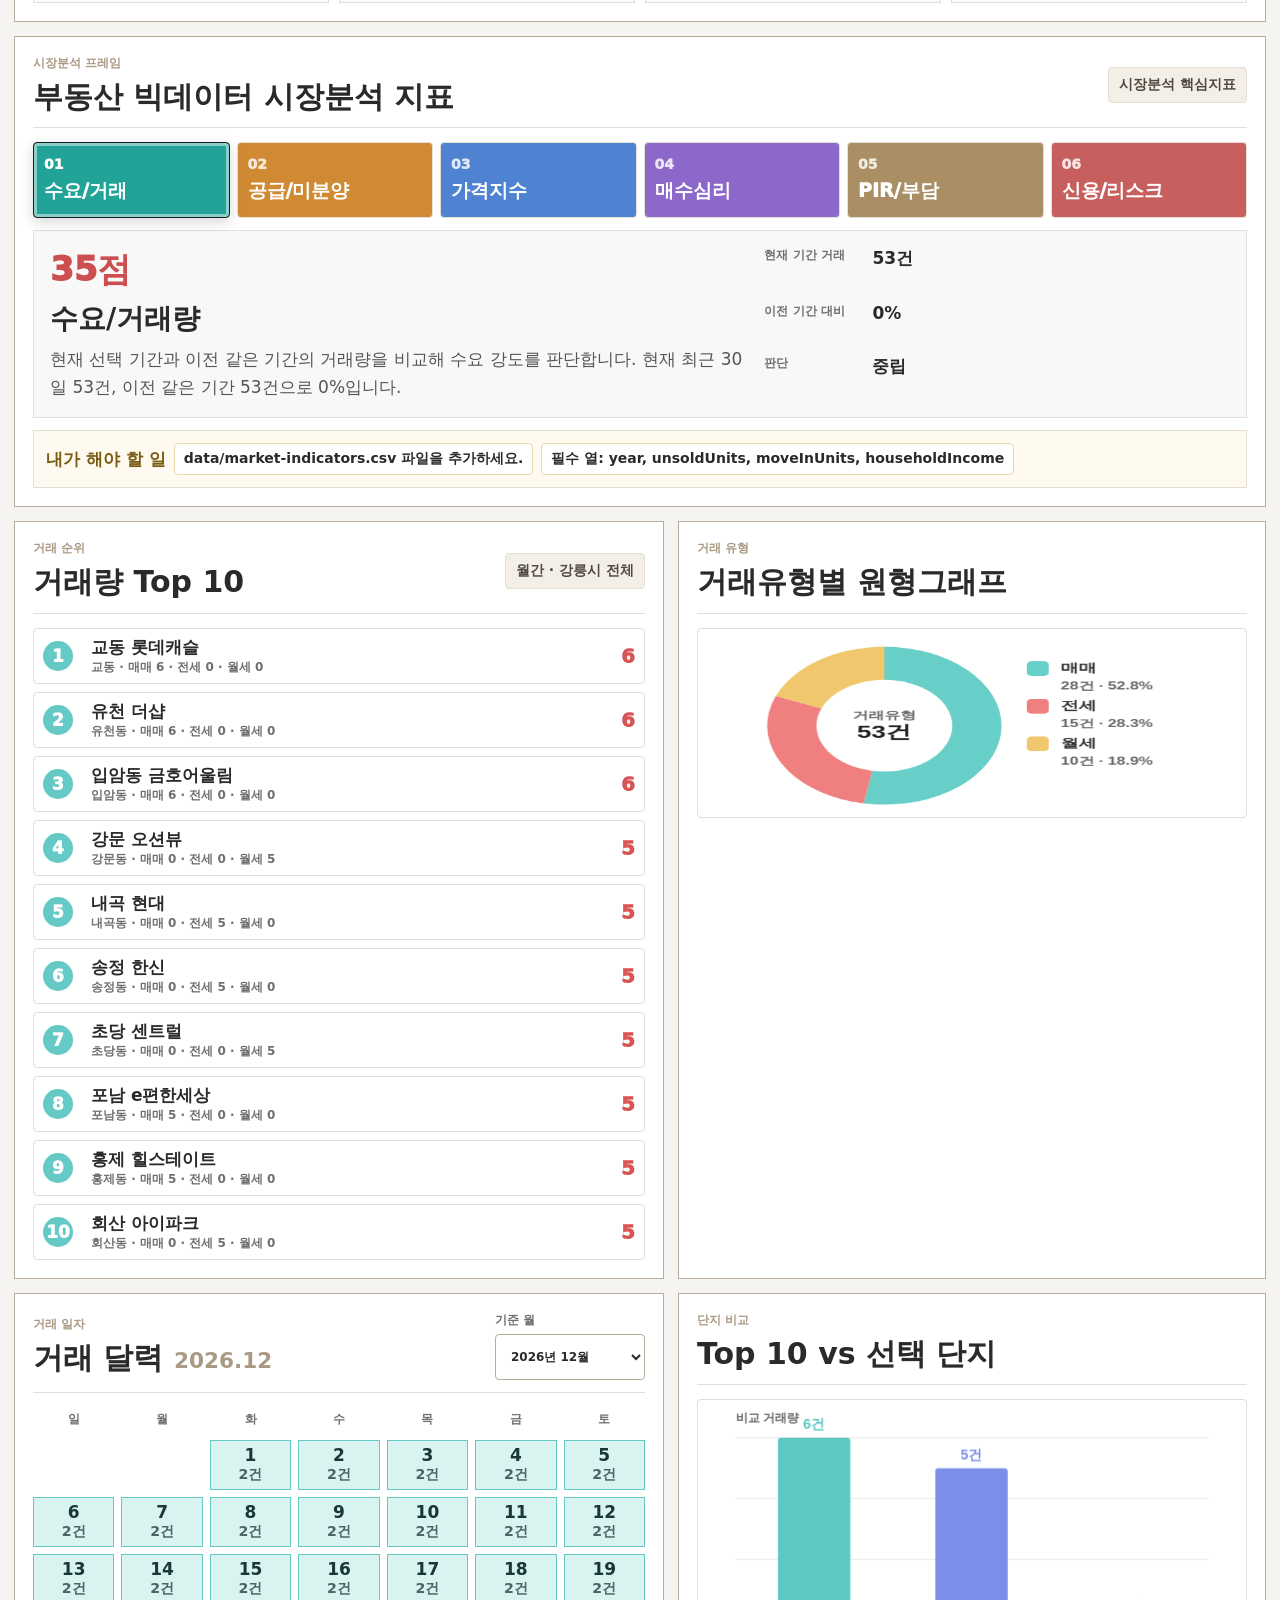
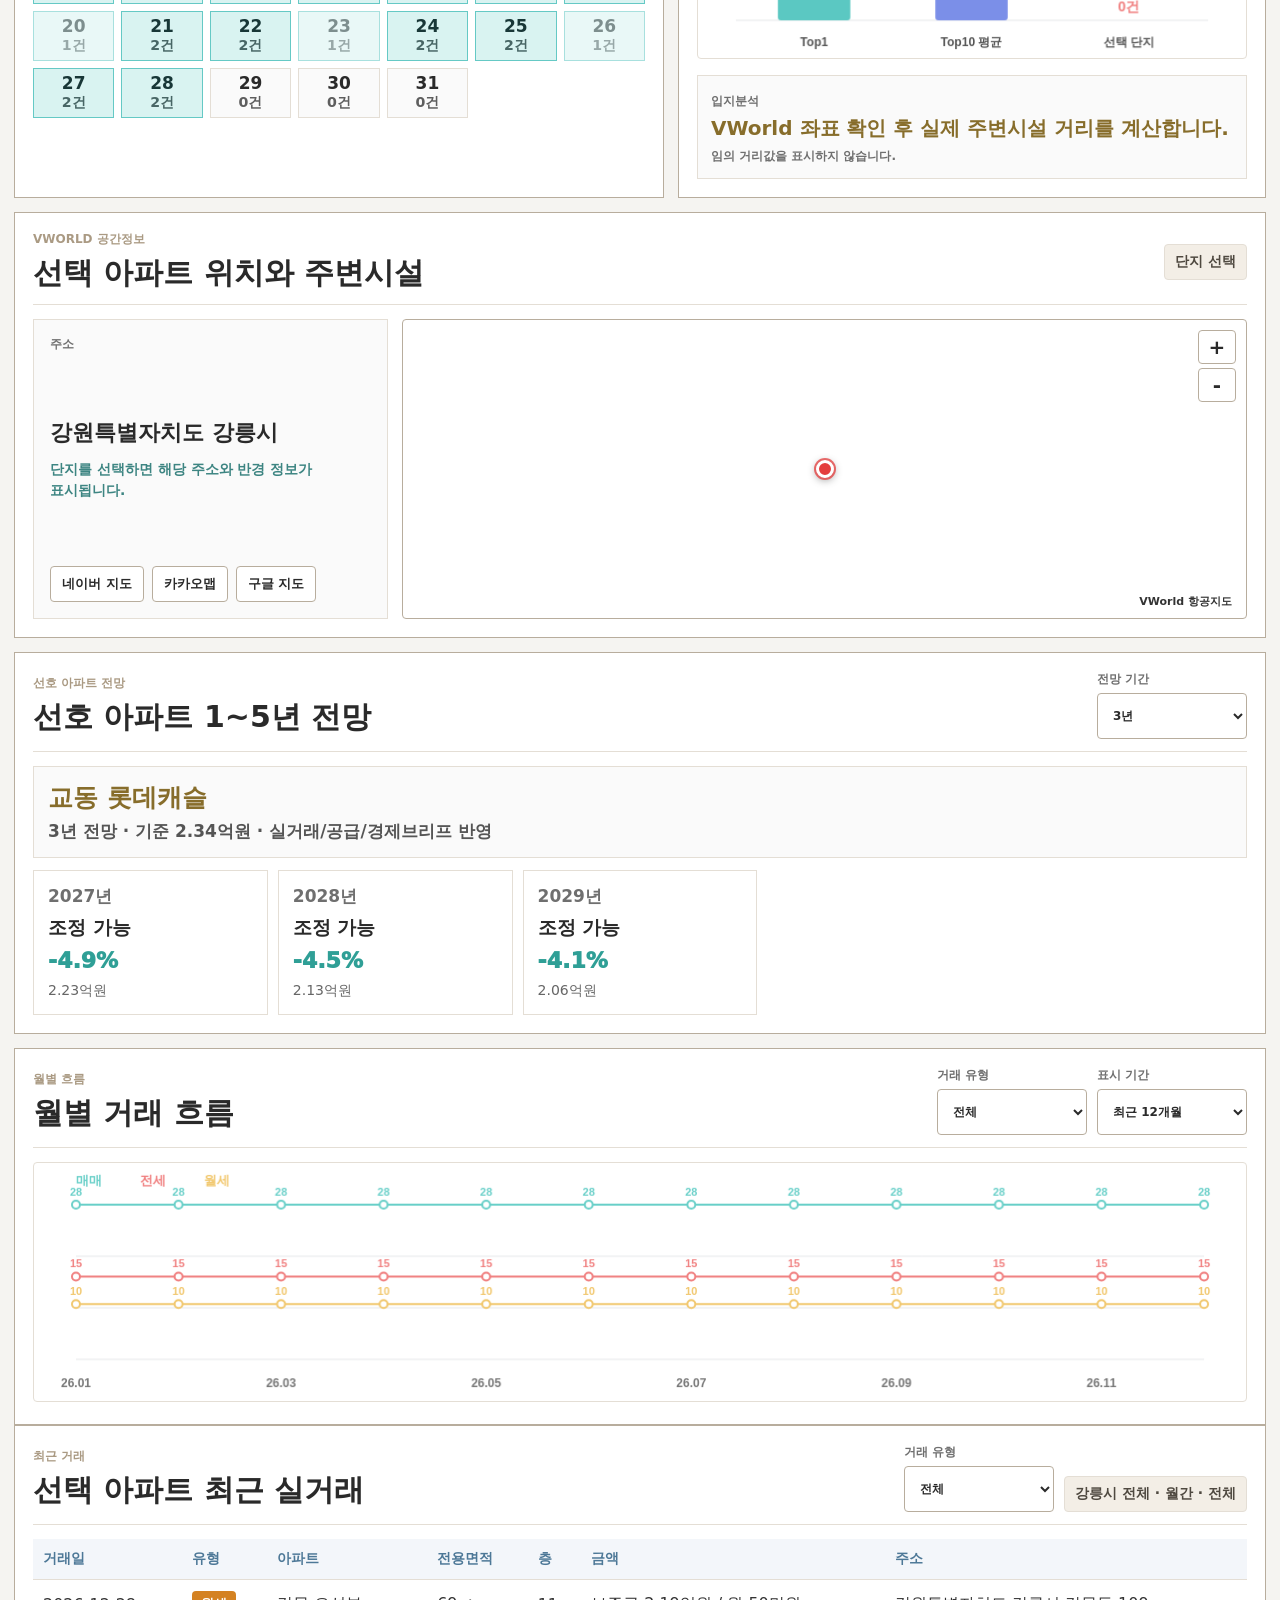
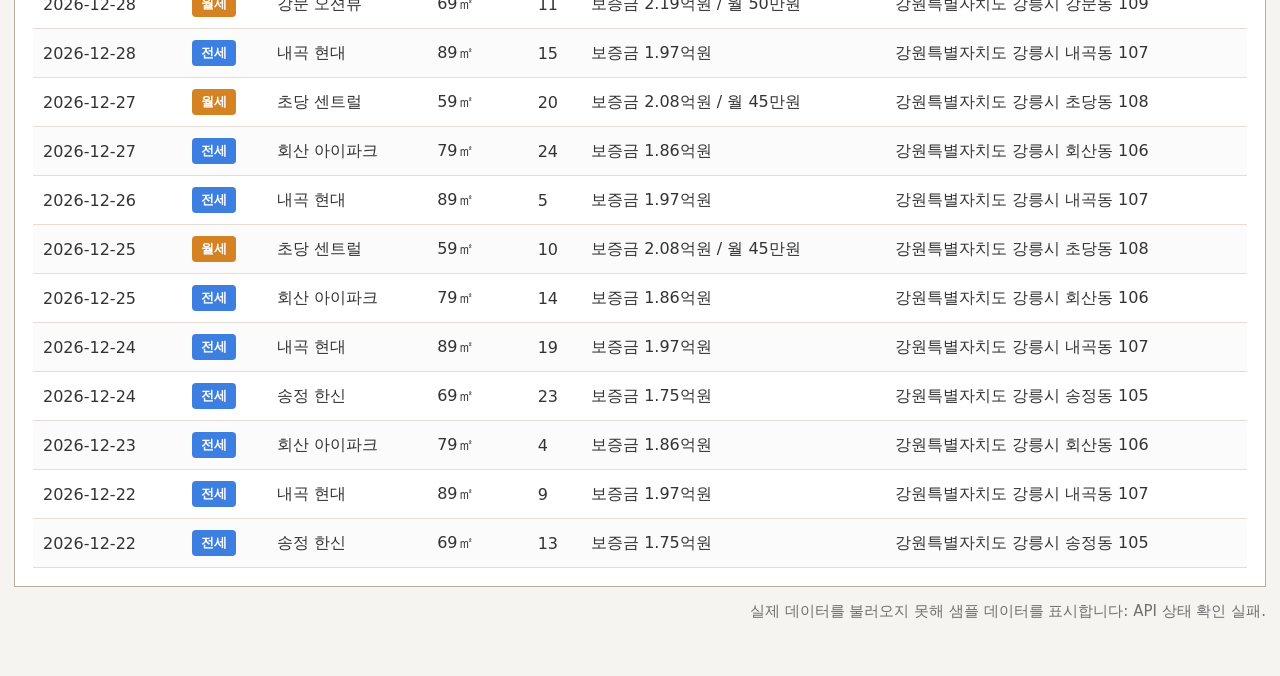
==== commit 6925213b: "Use final dashboard as GitHub index" ====
--- a/index.html
+++ b/index.html
@@ -4,432 +4,283 @@
     <meta charset="UTF-8" />
     <meta name="viewport" content="width=device-width, initial-scale=1.0" />
     <title>강릉시 아파트 거래 대시보드</title>
-    <style>
-      :root {
-        --ink: #202020;
-        --text: #2f3135;
-        --muted: #6d6860;
-        --paper: #fbfaf7;
-        --line: #d8cdbc;
-        --tan: #ad9c83;
-        --teal: #5fc9c3;
-        --red: #f17474;
-        --gold: #efc65f;
-        --blue: #6f87e8;
-      }
-
-      * { box-sizing: border-box; }
-
-      body {
-        margin: 0;
-        background: #f3f0eb;
-        color: var(--text);
-        font-family: "Pretendard", "Segoe UI", "Apple SD Gothic Neo", "Malgun Gothic", sans-serif;
-      }
-
-      .topbar {
-        background: var(--ink);
-        color: #fff;
-        border-bottom: 10px solid var(--tan);
-      }
-
-      .topbar-inner {
-        max-width: 1160px;
-        margin: 0 auto;
-        padding: 34px 24px 30px;
-      }
-
-      h1 {
-        margin: 0;
-        font-size: clamp(34px, 5vw, 58px);
-        line-height: 1.08;
-        letter-spacing: 0;
-      }
-
-      .subtitle {
-        max-width: 760px;
-        margin: 18px 0 0;
-        color: #f2f0eb;
-        font-size: 18px;
-        line-height: 1.7;
-      }
-
-      main {
-        max-width: 1160px;
-        margin: 0 auto;
-        padding: 24px;
-      }
-
-      section {
-        margin-top: 18px;
-        border: 1px solid var(--line);
-        background: var(--paper);
-      }
-
-      .section-head {
-        padding: 24px 24px 16px;
-        border-bottom: 1px solid var(--line);
-      }
-
-      .label {
-        color: #9b8460;
-        font-size: 14px;
-        font-weight: 800;
-      }
-
-      h2 {
-        margin: 8px 0 0;
-        color: #111827;
-        font-size: clamp(26px, 4vw, 40px);
-        line-height: 1.2;
-        letter-spacing: 0;
-      }
-
-      .overview {
-        display: grid;
-        grid-template-columns: 1.1fr 0.9fr;
-        gap: 18px;
-        align-items: stretch;
-      }
-
-      .intro { padding: 24px; }
-
-      .intro p {
-        margin: 0;
-        font-size: 18px;
-        line-height: 1.75;
-      }
-
-      .status-card {
-        display: grid;
-        grid-template-columns: repeat(2, minmax(0, 1fr));
-        gap: 12px;
-        padding: 24px;
-      }
-
-      .metric,
-      .feature,
-      .step,
-      .notice {
-        padding: 18px;
-        border: 1px solid var(--line);
-        background: #fff;
-      }
-
-      .metric { min-height: 124px; }
-      .metric:nth-child(1) { border-top: 5px solid var(--teal); }
-      .metric:nth-child(2) { border-top: 5px solid var(--gold); }
-      .metric:nth-child(3) { border-top: 5px solid var(--red); }
-      .metric:nth-child(4) { border-top: 5px solid var(--blue); }
-
-      .metric span {
-        display: block;
-        color: var(--muted);
-        font-size: 15px;
-        font-weight: 800;
-      }
-
-      .metric strong {
-        display: block;
-        margin-top: 12px;
-        color: #111827;
-        font-size: 30px;
-        line-height: 1.1;
-      }
-
-      .metric small {
-        display: block;
-        margin-top: 10px;
-        color: var(--muted);
-        font-size: 13px;
-        line-height: 1.5;
-      }
-
-      .feature-grid,
-      .steps,
-      .notice-grid {
-        display: grid;
-        grid-template-columns: repeat(3, minmax(0, 1fr));
-        gap: 12px;
-        padding: 24px;
-      }
-
-      .feature,
-      .step,
-      .notice {
-        min-height: 128px;
-      }
-
-      .num {
-        display: inline-flex;
-        width: 30px;
-        height: 30px;
-        align-items: center;
-        justify-content: center;
-        margin-bottom: 12px;
-        border-radius: 50%;
-        background: var(--tan);
-        color: #fff;
-        font-weight: 900;
-      }
-
-      h3 {
-        margin: 0 0 10px;
-        color: #111827;
-        font-size: 20px;
-        line-height: 1.35;
-      }
-
-      p {
-        margin: 0;
-        color: #4b4b4b;
-        font-size: 15px;
-        line-height: 1.65;
-      }
-
-      .actions {
-        display: flex;
-        flex-wrap: wrap;
-        gap: 10px;
-        padding: 0 24px 24px;
-      }
-
-      .button {
-        display: inline-flex;
-        min-height: 46px;
-        align-items: center;
-        justify-content: center;
-        padding: 0 18px;
-        border: 1px solid #9b8b74;
-        border-radius: 6px;
-        background: #fff;
-        color: #251f17;
-        font-weight: 900;
-        text-decoration: none;
-      }
-
-      .button.primary {
-        border-color: var(--teal);
-        background: var(--teal);
-        color: #07302f;
-      }
-
-      .chart {
-        height: 220px;
-        margin: 24px;
-        padding: 20px;
-        border: 1px solid var(--line);
-        background:
-          linear-gradient(to top, rgba(216, 205, 188, 0.45) 1px, transparent 1px) 0 0 / 100% 44px,
-          #fff;
-      }
-
-      .bars {
-        display: grid;
-        height: 100%;
-        grid-template-columns: repeat(12, 1fr);
-        gap: 12px;
-        align-items: end;
-      }
-
-      .bar {
-        min-height: 22px;
-        border-radius: 4px 4px 0 0;
-        background: var(--teal);
-      }
-
-      .bar:nth-child(3n + 1) { background: var(--teal); }
-      .bar:nth-child(3n + 2) { background: var(--red); }
-      .bar:nth-child(3n) { background: var(--gold); }
-
-      .footer {
-        max-width: 1160px;
-        margin: 18px auto 34px;
-        padding: 0 24px;
-        color: var(--muted);
-        font-size: 13px;
-        line-height: 1.6;
-      }
-
-      code {
-        padding: 2px 6px;
-        border: 1px solid var(--line);
-        border-radius: 4px;
-        background: #fff;
-        color: #111827;
-        font-family: "Consolas", "D2Coding", monospace;
-      }
-
-      @media (max-width: 820px) {
-        .overview,
-        .feature-grid,
-        .steps,
-        .notice-grid,
-        .status-card {
-          grid-template-columns: 1fr;
-        }
-
-        main,
-        .topbar-inner,
-        .footer {
-          padding-left: 16px;
-          padding-right: 16px;
-        }
-      }
-    </style>
+    <link rel="stylesheet" href="./styles.css?v=20260912-aerial3" />
   </head>
   <body>
-    <header class="topbar">
-      <div class="topbar-inner">
-        <h1>강릉시 아파트 거래 대시보드</h1>
-        <p class="subtitle">
-          매매, 전세, 월세 실거래와 단지 위치, 기간별 흐름을 한 화면에서 확인하는 강릉시 부동산 전망 분석 화면입니다.
-        </p>
-      </div>
-    </header>
-
-    <main>
-      <section class="overview">
-        <div class="intro">
-          <div class="label">GitHub Pages 공개용</div>
-          <h2>최종 공개 인덱스</h2>
-          <p>
-            이 페이지는 GitHub에서 바로 열리도록 만든 안내용 첫 화면입니다. 실제 자동 조회, 지도 표시, 단지 선택, 일간/주간/월간/년간
-            집계는 사용자 PC의 로컬 실행파일과 서버에서 작동합니다.
-          </p>
-        </div>
-        <div class="status-card">
-          <div class="metric">
-            <span>데이터 기준</span>
-            <strong>공공데이터</strong>
-            <small>국토교통부 실거래 API 기반</small>
-          </div>
-          <div class="metric">
-            <span>지도 기준</span>
-            <strong>VWorld</strong>
-            <small>주소 좌표 및 위치 확인</small>
-          </div>
-          <div class="metric">
-            <span>분석 단위</span>
-            <strong>강릉시</strong>
-            <small>동, 단지, 거래유형별 비교</small>
-          </div>
-          <div class="metric">
-            <span>화면 상태</span>
-            <strong>바로 표시</strong>
-            <small>GitHub Pages에서 깨지지 않는 정적 화면</small>
-          </div>
-        </div>
-      </section>
-
-      <section>
-        <div class="section-head">
-          <div class="label">핵심 기능</div>
-          <h2>대시보드에서 확인하는 분석</h2>
-        </div>
-        <div class="feature-grid">
-          <div class="feature">
-            <h3>기간별 거래 흐름</h3>
-            <p>일간, 주간, 월간, 년간 기준으로 매매, 전세, 월세 거래량과 가격 흐름을 비교합니다.</p>
-          </div>
-          <div class="feature">
-            <h3>선택 단지 분석</h3>
-            <p>아파트를 선택하면 주소, 최근 실거래, 비교 단지, Top 10 순위를 함께 확인합니다.</p>
-          </div>
-          <div class="feature">
-            <h3>입지 경쟁력</h3>
-            <p>역세권, 학군/학교권, 주민센터, 상권 접근성을 지도 반경과 거리로 표시합니다.</p>
-          </div>
-          <div class="feature">
-            <h3>시장 전망</h3>
-            <p>거래 증감, 가격 변화, 매매 비중, 리스크 신호를 조합해 강릉시 전망을 요약합니다.</p>
-          </div>
-          <div class="feature">
-            <h3>거래 달력</h3>
-            <p>연월을 선택해 날짜별 거래 건수를 빠르게 확인하고 특정 시점의 집중도를 살핍니다.</p>
-          </div>
-          <div class="feature">
-            <h3>공식 데이터 우선</h3>
-            <p>자동수집은 공식 API와 다운로드 가능한 데이터 중심으로 연결하고, 출처와 기준월을 구분합니다.</p>
-          </div>
-        </div>
-      </section>
-
-      <section>
-        <div class="section-head">
-          <div class="label">월별 흐름 예시</div>
-          <h2>매매 · 전세 · 월세 거래량 비교</h2>
-        </div>
-        <div class="chart" aria-label="월별 거래 흐름 예시 그래프">
-          <div class="bars">
-            <div class="bar" style="height: 52%"></div>
-            <div class="bar" style="height: 46%"></div>
-            <div class="bar" style="height: 61%"></div>
-            <div class="bar" style="height: 58%"></div>
-            <div class="bar" style="height: 44%"></div>
-            <div class="bar" style="height: 67%"></div>
-            <div class="bar" style="height: 72%"></div>
-            <div class="bar" style="height: 53%"></div>
-            <div class="bar" style="height: 49%"></div>
-            <div class="bar" style="height: 64%"></div>
-            <div class="bar" style="height: 57%"></div>
-            <div class="bar" style="height: 41%"></div>
-          </div>
-        </div>
-      </section>
-
-      <section>
-        <div class="section-head">
-          <div class="label">실행 방법</div>
-          <h2>실제 데이터 조회는 로컬에서 실행</h2>
-        </div>
-        <div class="steps">
-          <div class="step">
-            <span class="num">1</span>
-            <h3>파일 받기</h3>
-            <p>GitHub 저장소 파일을 내려받거나 기존 로컬 프로젝트 폴더를 엽니다.</p>
-          </div>
-          <div class="step">
-            <span class="num">2</span>
-            <h3>실행파일 클릭</h3>
-            <p><code>강릉시_아파트_대시보드_배포용.exe</code> 또는 실행 배치파일을 클릭합니다.</p>
-          </div>
-          <div class="step">
-            <span class="num">3</span>
-            <h3>브라우저 확인</h3>
-            <p>로컬 서버가 켜지면 <code>http://localhost:5177/</code>에서 최종 대시보드를 확인합니다.</p>
-          </div>
-        </div>
-        <div class="actions">
-          <a class="button primary" href="https://github.com/cyarcis-tarot/ds">GitHub 저장소 열기</a>
-          <a class="button" href="https://cyarcis-tarot.github.io/ds/">배포 페이지 열기</a>
-        </div>
-      </section>
-
-      <section>
-        <div class="section-head">
-          <div class="label">중요 안내</div>
-          <h2>공개 페이지와 로컬 대시보드의 차이</h2>
-        </div>
-        <div class="notice-grid">
-          <div class="notice">
-            <h3>API키 보호</h3>
-            <p>공개 GitHub Pages에는 공공데이터포털, VWorld API키를 넣지 않습니다.</p>
-          </div>
-          <div class="notice">
-            <h3>서버 기능</h3>
-            <p>실거래 자동수집과 좌표 변환은 로컬 서버의 <code>server.js</code>에서 실행됩니다.</p>
-          </div>
-          <div class="notice">
-            <h3>배포 안정성</h3>
-            <p>이 인덱스는 외부 API 호출 없이 즉시 표시되므로 GitHub Pages에서 빈 화면이 되지 않습니다.</p>
-          </div>
-        </div>
-      </section>
+    <main class="shell">
+      <section class="hero">
+        <div>
+          <p class="eyebrow">Gangneung Real Estate Pulse</p>
+          <h1>강릉시 아파트 거래 대시보드</h1>
+          <p class="subtitle">공공데이터포털 실거래가와 VWorld 공간정보를 서버에서 연결해 매매, 전세, 월세 흐름과 선택 단지의 실제 입지 거리를 확인합니다.</p>
+        </div>
+        <div class="hero-actions">
+          <button id="refreshBtn" class="primary">데이터 새로고침</button>
+          <button id="printBtn" class="ghost">인쇄</button>
+        </div>
+      </section>
+
+      <section class="controls">
+        <label>
+          기간
+          <select id="periodSelect">
+            <option value="daily">일간</option>
+            <option value="weekly">주간</option>
+            <option value="monthly" selected>월간</option>
+            <option value="yearly">년간</option>
+          </select>
+        </label>
+        <label>
+          동 검색
+          <select id="dongSelect">
+            <option value="all">강릉시 전체</option>
+          </select>
+        </label>
+        <label>
+          비교할 아파트
+          <select id="aptSelect">
+            <option value="">단지 선택</option>
+          </select>
+        </label>
+        <div id="filterMeta" class="filter-meta">필터 적용 대기 중</div>
+      </section>
+
+      <section class="panel source-panel">
+        <div class="panel-head">
+          <div>
+            <p class="eyebrow">Data Source Status</p>
+            <h2>API 연결 상태</h2>
+          </div>
+          <span class="chip">키 값 비공개</span>
+        </div>
+        <div id="sourceStatus" class="source-status"></div>
+      </section>
+
+      <section class="grid two decision-grid top-outlook">
+        <article class="panel forecast-panel">
+          <div class="panel-head">
+            <div>
+              <p class="eyebrow">시장 전망</p>
+              <h2>강릉시 부동산 전망</h2>
+            </div>
+            <span id="forecastBadge" class="chip">실거래 기반</span>
+          </div>
+          <div class="forecast-body">
+            <div class="score-ring" id="marketScore">-</div>
+            <div>
+              <strong id="forecastTitle" class="forecast-title">데이터 분석 중</strong>
+              <p id="forecastSummary" class="forecast-summary">공공데이터 실거래 자료를 기반으로 거래량, 가격흐름, 전월세 압력, 리스크를 계산합니다.</p>
+              <div id="signalPills" class="signal-pills"></div>
+            </div>
+          </div>
+        </article>
+
+        <article class="panel action-panel">
+          <div class="panel-head">
+            <div>
+              <p class="eyebrow">수익 판단</p>
+              <h2>수익 가능성 판단</h2>
+            </div>
+          </div>
+          <div id="profitCards" class="profit-cards"></div>
+        </article>
+      </section>
+
+      <section class="kpis">
+        <article><span>총 거래</span><strong id="totalDeals">-</strong></article>
+        <article><span>매매</span><strong id="saleDeals">-</strong></article>
+        <article><span>전세</span><strong id="jeonseDeals">-</strong></article>
+        <article><span>월세</span><strong id="rentDeals">-</strong></article>
+      </section>
+
+      <section class="panel additional-analysis">
+        <div class="panel-head">
+          <div>
+            <p class="eyebrow">추가 분석</p>
+            <h2>현재 실거래 데이터로 보는 시장 스냅샷</h2>
+          </div>
+          <span class="chip">실거래 기반</span>
+        </div>
+        <div id="additionalAnalysis" class="analysis-cards"></div>
+      </section>
+
+      <section class="panel framework-panel">
+        <div class="panel-head">
+          <div>
+            <p class="eyebrow">시장분석 프레임</p>
+            <h2>부동산 빅데이터 시장분석 지표</h2>
+          </div>
+          <span class="chip">시장분석 핵심지표</span>
+        </div>
+        <div id="metricTabs" class="metric-tabs" aria-label="시장분석 지표 선택">
+          <button type="button" class="metric-tab active" data-metric="demand"><span>01</span>수요/거래</button>
+          <button type="button" class="metric-tab" data-metric="supply"><span>02</span>공급/미분양</button>
+          <button type="button" class="metric-tab" data-metric="price"><span>03</span>가격지수</button>
+          <button type="button" class="metric-tab" data-metric="sentiment"><span>04</span>매수심리</button>
+          <button type="button" class="metric-tab" data-metric="pir"><span>05</span>PIR/부담</button>
+          <button type="button" class="metric-tab" data-metric="risk"><span>06</span>신용/리스크</button>
+        </div>
+        <div id="metricInsight" class="metric-insight"></div>
+        <div id="externalDataStatus" class="external-data-status"></div>
+      </section>
+
+      <section class="grid two">
+        <article class="panel">
+          <div class="panel-head">
+            <div>
+              <p class="eyebrow">거래 순위</p>
+              <h2>거래량 Top 10</h2>
+            </div>
+            <span id="rankMeta" class="chip">-</span>
+          </div>
+          <div id="topList" class="top-list"></div>
+        </article>
+        <article class="panel">
+          <div class="panel-head">
+            <div>
+              <p class="eyebrow">거래 유형</p>
+              <h2>거래유형별 원형그래프</h2>
+            </div>
+          </div>
+          <canvas id="typeChart" class="compact-chart" height="280"></canvas>
+        </article>
+      </section>
+
+      <section class="grid two">
+        <article class="panel calendar-panel">
+          <div class="panel-head">
+            <div>
+              <p class="eyebrow">거래 일자</p>
+              <h2>거래 달력 <span id="calendarTitle" class="inline-month"></span></h2>
+            </div>
+            <label class="panel-select">
+              기준 월
+              <select id="calendarMonthSelect"></select>
+            </label>
+          </div>
+          <div id="calendar" class="calendar"></div>
+        </article>
+        <article class="panel">
+          <div class="panel-head">
+            <div>
+              <p class="eyebrow">단지 비교</p>
+              <h2>Top 10 vs 선택 단지</h2>
+            </div>
+          </div>
+          <canvas id="compareChart" height="260"></canvas>
+          <div id="locationScore" class="location-score"></div>
+        </article>
+      </section>
+
+      <section class="panel map-panel">
+        <div class="panel-head">
+          <div>
+            <p class="eyebrow">VWorld 공간정보</p>
+            <h2>선택 아파트 위치와 주변시설</h2>
+          </div>
+          <span id="mapAptName" class="chip">단지 선택</span>
+        </div>
+        <div class="map-layout">
+          <div class="address-card">
+            <span>주소</span>
+            <strong id="mapAddress">아파트를 선택하면 주소와 지도가 표시됩니다.</strong>
+            <div id="mapLinks" class="map-links"></div>
+          </div>
+          <div class="map-canvas">
+            <div id="mapFrame" class="map-frame" role="img" aria-label="선택 아파트 지도"></div>
+            <div id="mapRadiusOverlay" class="map-radius-overlay" aria-label="입지 반경 표시"></div>
+          </div>
+        </div>
+      </section>
+
+      <section class="panel projection-panel">
+        <div class="panel-head">
+          <div>
+            <p class="eyebrow">선호 아파트 전망</p>
+            <h2>선호 아파트 1~5년 전망</h2>
+          </div>
+          <label class="panel-select">
+            전망 기간
+            <select id="projectionYearsSelect">
+              <option value="1">1년</option>
+              <option value="2">2년</option>
+              <option value="3" selected>3년</option>
+              <option value="4">4년</option>
+              <option value="5">5년</option>
+            </select>
+          </label>
+        </div>
+        <div id="projectionContent" class="projection-content"></div>
+      </section>
+
+      <section class="panel">
+        <div class="panel-head">
+          <div>
+            <p class="eyebrow">월별 흐름</p>
+            <h2>월별 거래 흐름</h2>
+          </div>
+          <div class="panel-actions">
+            <label class="panel-select">
+              거래 유형
+              <select id="trendTypeSelect">
+                <option value="all">전체</option>
+                <option value="매매">매매</option>
+                <option value="전세">전세</option>
+                <option value="월세">월세</option>
+              </select>
+            </label>
+            <label class="panel-select">
+              표시 기간
+              <select id="trendMonthsSelect">
+                <option value="6">최근 6개월</option>
+                <option value="12" selected>최근 12개월</option>
+                <option value="24">최근 24개월</option>
+              </select>
+            </label>
+          </div>
+        </div>
+        <canvas id="trendChart" height="240"></canvas>
+      </section>
+
+      <section class="panel">
+        <div class="panel-head">
+          <div>
+            <p class="eyebrow">최근 거래</p>
+            <h2>선택 아파트 최근 실거래</h2>
+          </div>
+          <div class="panel-actions">
+            <label class="panel-select">
+              거래 유형
+              <select id="dealTypeSelect">
+                <option value="all">전체</option>
+                <option value="매매">매매</option>
+                <option value="전세">전세</option>
+                <option value="월세">월세</option>
+              </select>
+            </label>
+            <span id="dealTableMeta" class="chip">단지 선택</span>
+          </div>
+        </div>
+        <div class="table-wrap">
+          <table>
+            <thead>
+              <tr>
+                <th>거래일</th>
+                <th>유형</th>
+                <th>아파트</th>
+                <th>전용면적</th>
+                <th>층</th>
+                <th>금액</th>
+                <th>주소</th>
+              </tr>
+            </thead>
+            <tbody id="dealTable"></tbody>
+          </table>
+        </div>
+      </section>
+
+      <p id="status" class="status">대시보드를 준비 중입니다.</p>
     </main>
-
-    <footer class="footer">
-      출처: 공공데이터포털, VWorld, 국토교통부 실거래 공개자료. 공개 페이지는 안내용이며, 최종 분석값은 로컬 실행 대시보드에서 확인합니다.
-    </footer>
+    <script src="./app.js?v=20260912-aerial3"></script>
   </body>
 </html>
--- a/styles.css
+++ b/styles.css
@@ -0,0 +1,1141 @@
+:root {
+  --bg: #f5f4f1;
+  --paper: #ffffff;
+  --ink: #2a2a2a;
+  --muted: #6f6f6f;
+  --line: #b8ad9d;
+  --line-soft: #e4ded5;
+  --head: #242424;
+  --tan: #aa9a83;
+  --teal: #65c9c5;
+  --red: #ef7777;
+  --blue: #5ca9e6;
+  --yellow: #f0c45f;
+  --green: #49bd6e;
+  --violet: #8d77df;
+}
+
+* { box-sizing: border-box; }
+
+body {
+  margin: 0;
+  min-height: 100vh;
+  color: var(--ink);
+  font-size: 17px;
+  font-family: "Pretendard", "Segoe UI", system-ui, sans-serif;
+  background: var(--bg);
+}
+
+body.sample-mode .kpis::before {
+  content: "샘플 데이터 표시 중 - 실행 파일 또는 서버로 열면 실제 공공데이터가 표시됩니다.";
+  grid-column: 1 / -1;
+  min-height: 38px;
+  display: flex;
+  align-items: center;
+  padding: 0 14px;
+  border: 1px solid #e4b0a7;
+  color: #8b2f22;
+  background: #fff3ef;
+  font-weight: 800;
+}
+
+.shell {
+  width: min(1360px, calc(100% - 28px));
+  margin: 0 auto;
+  padding: 22px 0 40px;
+}
+
+.hero {
+  position: relative;
+  min-height: 116px;
+  display: flex;
+  align-items: center;
+  justify-content: space-between;
+  gap: 20px;
+  padding: 26px 34px;
+  color: #fff;
+  background: var(--head);
+}
+
+.hero::after {
+  content: "";
+  position: absolute;
+  right: 0;
+  bottom: 0;
+  width: 28%;
+  height: 10px;
+  background: var(--tan);
+}
+
+.eyebrow {
+  margin: 0 0 7px;
+  color: var(--tan);
+  font-size: 12px;
+  font-weight: 800;
+  text-transform: uppercase;
+  letter-spacing: 0;
+}
+
+h1, h2 { margin: 0; letter-spacing: 0; }
+h1 { font-size: clamp(34px, 4.2vw, 56px); line-height: 1.08; }
+h2 { color: var(--ink); font-size: 30px; line-height: 1.22; }
+
+.subtitle {
+  max-width: 760px;
+  margin: 12px 0 0;
+  color: #e9e9e9;
+  font-size: 19px;
+  line-height: 1.55;
+}
+
+.hero-actions, .controls {
+  display: flex;
+  gap: 10px;
+  flex-wrap: wrap;
+}
+
+button, select {
+  min-height: 46px;
+  border: 1px solid var(--line);
+  border-radius: 4px;
+  color: var(--ink);
+  background: #fff;
+  font: inherit;
+}
+
+button {
+  cursor: pointer;
+  padding: 0 16px;
+  font-weight: 800;
+}
+
+.primary {
+  border-color: #4aa9a5;
+  color: #fff;
+  background: #42bdb8;
+}
+
+.ghost {
+  border-color: rgba(255, 255, 255, 0.42);
+  color: #fff;
+  background: rgba(255, 255, 255, 0.08);
+}
+
+.controls {
+  position: sticky;
+  top: 0;
+  z-index: 5;
+  margin: 16px 0;
+  padding: 14px 16px;
+  border: 1px solid var(--line);
+  background: rgba(255, 255, 255, 0.96);
+  box-shadow: 0 4px 16px rgba(70, 57, 38, 0.08);
+}
+
+.filter-meta {
+  flex: 1 1 100%;
+  display: flex;
+  flex-wrap: wrap;
+  gap: 7px;
+  padding-top: 4px;
+}
+
+.filter-meta span {
+  min-height: 32px;
+  display: inline-flex;
+  align-items: center;
+  padding: 0 9px;
+  border: 1px solid var(--line-soft);
+  border-radius: 4px;
+  color: #555;
+  background: #faf8f5;
+  font-size: 14px;
+  font-weight: 800;
+}
+
+label {
+  display: grid;
+  gap: 6px;
+  min-width: 184px;
+  color: var(--muted);
+  font-size: 15px;
+  font-weight: 800;
+}
+
+select {
+  width: 100%;
+  padding: 0 11px;
+}
+
+.kpis, .grid {
+  display: grid;
+  gap: 14px;
+}
+
+.kpis {
+  grid-template-columns: repeat(4, minmax(0, 1fr));
+  margin-bottom: 14px;
+}
+
+.kpis article, .panel {
+  border: 1px solid var(--line);
+  background: var(--paper);
+}
+
+.kpis article {
+  min-height: 112px;
+  padding: 20px;
+  border-top: 5px solid var(--teal);
+}
+
+.kpis article:nth-child(3) { border-top-color: var(--red); }
+.kpis article:nth-child(4) { border-top-color: var(--yellow); }
+
+.kpis span {
+  display: block;
+  color: var(--muted);
+  font-weight: 800;
+}
+
+.kpis strong {
+  display: block;
+  margin-top: 8px;
+  font-size: 36px;
+  letter-spacing: .02em;
+}
+
+.grid.two {
+  grid-template-columns: minmax(0, 1.05fr) minmax(0, 0.95fr);
+  margin-bottom: 14px;
+}
+
+.decision-grid {
+  grid-template-columns: minmax(0, 1.08fr) minmax(0, .92fr);
+}
+
+.top-outlook {
+  margin-bottom: 14px;
+}
+
+.top-outlook .panel {
+  border-top-width: 5px;
+}
+
+.top-outlook .forecast-panel {
+  border-top-color: var(--teal);
+}
+
+.top-outlook .action-panel {
+  border-top-color: var(--yellow);
+}
+
+.source-panel {
+  margin-bottom: 14px;
+}
+
+.source-status {
+  display: grid;
+  grid-template-columns: repeat(2, minmax(0, 1fr));
+  gap: 10px;
+}
+
+.source-card {
+  display: grid;
+  grid-template-columns: 14px minmax(0, 1fr);
+  gap: 12px;
+  min-height: 108px;
+  padding: 14px;
+  border: 1px solid var(--line-soft);
+  background: #fff;
+}
+
+.source-dot {
+  width: 10px;
+  height: 10px;
+  margin-top: 5px;
+  border-radius: 50%;
+  background: var(--yellow);
+}
+
+.source-card.ok .source-dot {
+  background: var(--teal);
+}
+
+.source-card.error .source-dot {
+  background: var(--red);
+}
+
+.source-card strong {
+  display: block;
+  color: var(--ink);
+  font-size: 17px;
+  line-height: 1.35;
+}
+
+.source-card p {
+  margin: 6px 0 4px;
+  color: var(--ink);
+  font-weight: 900;
+}
+
+.source-card small {
+  display: block;
+  color: var(--muted);
+  font-size: 14px;
+  line-height: 1.45;
+}
+
+.panel {
+  padding: 18px;
+}
+
+.panel-head {
+  display: flex;
+  align-items: center;
+  justify-content: space-between;
+  gap: 14px;
+  padding-bottom: 12px;
+  margin-bottom: 14px;
+  border-bottom: 1px solid var(--line-soft);
+}
+
+.panel-actions {
+  display: flex;
+  align-items: flex-end;
+  justify-content: flex-end;
+  gap: 10px;
+  flex-wrap: wrap;
+}
+
+.panel-select {
+  min-width: 150px;
+  display: grid;
+  gap: 5px;
+  color: var(--muted);
+  font-size: 12px;
+  font-weight: 900;
+}
+
+.inline-month {
+  color: var(--tan);
+  font-size: .72em;
+  font-weight: 900;
+}
+
+.chip {
+  display: inline-flex;
+  align-items: center;
+  min-height: 36px;
+  padding: 0 10px;
+  border: 1px solid var(--line-soft);
+  border-radius: 4px;
+  color: #4f4940;
+  background: #f3eee6;
+  white-space: nowrap;
+  font-size: 14px;
+  font-weight: 900;
+}
+
+.forecast-body {
+  display: grid;
+  grid-template-columns: 118px minmax(0, 1fr);
+  gap: 18px;
+  align-items: center;
+}
+
+.score-ring {
+  --score: 0%;
+  width: 118px;
+  aspect-ratio: 1;
+  display: grid;
+  place-items: center;
+  border-radius: 50%;
+  color: var(--ink);
+  background:
+    radial-gradient(circle at center, #fff 0 56%, transparent 57%),
+    conic-gradient(var(--teal) var(--score), #ece7df 0);
+  border: 1px solid var(--line-soft);
+  font-size: 34px;
+  font-weight: 950;
+}
+
+.forecast-title {
+  display: block;
+  font-size: 26px;
+  line-height: 1.25;
+}
+
+.forecast-summary {
+  margin: 9px 0 0;
+  color: #555;
+  line-height: 1.65;
+}
+
+.signal-pills {
+  display: flex;
+  flex-wrap: wrap;
+  gap: 7px;
+  margin-top: 12px;
+}
+
+.signal-pills span {
+  min-height: 34px;
+  display: inline-flex;
+  align-items: center;
+  padding: 0 9px;
+  border: 1px solid #e4e4e4;
+  border-radius: 4px;
+  font-size: 14px;
+  font-weight: 900;
+  background: #f7f7f7;
+}
+
+.signal-pills .good { color: #168f75; }
+.signal-pills .warn { color: #a87913; }
+.signal-pills .danger { color: #b04444; }
+.signal-pills .neutral { color: #666; }
+
+.profit-cards {
+  display: grid;
+  grid-template-columns: repeat(2, minmax(0, 1fr));
+  gap: 10px;
+}
+
+.profit-card, .score {
+  min-height: 104px;
+  padding: 13px;
+  border: 1px solid var(--line-soft);
+  background: #fafafa;
+}
+
+.profit-card span,
+.metric-insight dt,
+.score span {
+  color: var(--muted);
+  font-size: 12px;
+  font-weight: 900;
+}
+
+.profit-card strong {
+  display: block;
+  margin-top: 8px;
+  color: #876d2b;
+  font-size: 25px;
+  line-height: 1.25;
+}
+
+.profit-card small {
+  display: block;
+  margin-top: 7px;
+  color: #666;
+  line-height: 1.45;
+}
+
+.framework-panel {
+  margin-bottom: 14px;
+}
+
+.additional-analysis {
+  margin-bottom: 14px;
+}
+
+.analysis-cards {
+  display: grid;
+  grid-template-columns: repeat(4, minmax(0, 1fr));
+  gap: 10px;
+}
+
+.analysis-card {
+  min-height: 112px;
+  padding: 14px;
+  border: 1px solid var(--line-soft);
+  background: #fafafa;
+}
+
+.analysis-card span {
+  display: block;
+  color: var(--muted);
+  font-size: 12px;
+  font-weight: 900;
+}
+
+.analysis-card strong {
+  display: block;
+  margin-top: 10px;
+  color: #876d2b;
+  font-size: 24px;
+  line-height: 1.15;
+}
+
+.analysis-card small {
+  display: block;
+  margin-top: 8px;
+  color: #666;
+  line-height: 1.4;
+}
+
+.metric-tabs {
+  display: grid;
+  grid-template-columns: repeat(6, minmax(0, 1fr));
+  gap: 7px;
+  margin-bottom: 12px;
+}
+
+.metric-tab {
+  min-height: 76px;
+  display: grid;
+  align-content: center;
+  gap: 6px;
+  padding: 9px 10px;
+  border: 1px solid var(--line-soft);
+  color: #fff;
+  background: var(--tab-color, #8a7b66);
+  text-align: left;
+  font-size: 19px;
+  font-weight: 950;
+}
+
+.metric-tab span {
+  color: rgba(255, 255, 255, .82);
+  font-size: 14px;
+  font-weight: 950;
+}
+
+.metric-tab[data-metric="demand"] { --tab-color: #2f9f96; }
+.metric-tab[data-metric="supply"] { --tab-color: #d08a34; }
+.metric-tab[data-metric="price"] { --tab-color: #4f83d1; }
+.metric-tab[data-metric="sentiment"] { --tab-color: #8d68cb; }
+.metric-tab[data-metric="pir"] { --tab-color: #aa8f64; }
+.metric-tab[data-metric="risk"] { --tab-color: #c85f5f; }
+
+.metric-tab.active {
+  color: #fff;
+  border-color: #1c1c1c;
+  box-shadow: inset 0 0 0 3px rgba(255, 255, 255, .48), 0 4px 14px rgba(0, 0, 0, .16);
+  filter: saturate(1.15);
+}
+
+.metric-tab.active span {
+  color: #fff;
+}
+
+.metric-insight {
+  display: grid;
+  grid-template-columns: minmax(0, 1.2fr) minmax(260px, 0.8fr);
+  gap: 16px;
+  padding: 16px;
+  border: 1px solid var(--line-soft);
+  background: #f8f8f8;
+}
+
+.metric-insight h3 {
+  margin: 7px 0;
+  font-size: 28px;
+}
+
+.metric-insight p {
+  margin: 0;
+  color: #555;
+  line-height: 1.65;
+}
+
+.insight-score {
+  color: #cc4e4e;
+  font-size: 34px;
+  font-weight: 950;
+}
+
+.metric-insight dl {
+  display: grid;
+  grid-template-columns: 96px minmax(0, 1fr);
+  gap: 9px 12px;
+  margin: 0;
+}
+
+.metric-insight dd {
+  margin: 0;
+  color: var(--ink);
+  font-weight: 850;
+}
+
+.external-data-status {
+  margin-top: 12px;
+}
+
+.external-ready,
+.external-todo {
+  display: flex;
+  flex-wrap: wrap;
+  gap: 8px;
+  align-items: center;
+  padding: 12px;
+  border: 1px solid var(--line-soft);
+  background: #fffaf0;
+}
+
+.external-ready strong,
+.external-todo strong {
+  color: #7a5c12;
+  font-size: 17px;
+}
+
+.external-ready span,
+.external-todo span {
+  padding: 6px 9px;
+  border: 1px solid #ead9ad;
+  border-radius: 4px;
+  background: #fff;
+  font-size: 14px;
+  font-weight: 850;
+}
+
+.top-list {
+  display: grid;
+  gap: 8px;
+}
+
+.rank-row {
+  display: grid;
+  grid-template-columns: 38px minmax(0, 1fr) 58px;
+  align-items: center;
+  width: 100%;
+  min-height: 46px;
+  gap: 10px;
+  padding: 7px 9px;
+  border: 1px solid var(--line-soft);
+  border-radius: 4px;
+  color: var(--ink);
+  background: #fff;
+  text-align: left;
+  cursor: pointer;
+}
+
+.rank-row:hover {
+  border-color: var(--teal);
+  background: #f5fbfa;
+}
+
+.rank-num {
+  width: 30px;
+  height: 30px;
+  display: grid;
+  place-items: center;
+  border-radius: 50%;
+  color: #fff;
+  background: var(--teal);
+  font-weight: 950;
+}
+
+.rank-name {
+  min-width: 0;
+  overflow: hidden;
+  text-overflow: ellipsis;
+  white-space: nowrap;
+  font-weight: 850;
+}
+
+.rank-sub { color: var(--muted); font-size: 12px; }
+.rank-count { color: #d95555; font-size: 20px; font-weight: 950; text-align: right; }
+
+canvas {
+  width: 100%;
+  max-width: 100%;
+  border: 1px solid var(--line-soft);
+  border-radius: 4px;
+  background: #fff;
+}
+
+.compact-chart {
+  height: 190px;
+  max-height: 190px;
+}
+
+.calendar {
+  display: grid;
+  grid-template-columns: repeat(7, minmax(0, 1fr));
+  gap: 7px;
+}
+
+.day-name, .day {
+  min-height: 50px;
+  display: grid;
+  align-content: center;
+  justify-items: center;
+}
+
+.day-name {
+  min-height: 26px;
+  color: var(--muted);
+  font-size: 12px;
+  font-weight: 900;
+}
+
+.day {
+  border: 1px solid var(--line-soft);
+  background: #fafafa;
+}
+
+.day.hot {
+  color: #183737;
+  border-color: var(--teal);
+  background: #d9f3f1;
+}
+
+.day small { color: inherit; opacity: .75; font-weight: 800; }
+
+.location-score {
+  display: grid;
+  grid-template-columns: repeat(2, minmax(0, 1fr));
+  gap: 10px;
+  margin-top: 12px;
+}
+
+.location-score .empty-score {
+  grid-column: 1 / -1;
+}
+
+.score strong {
+  display: block;
+  margin-top: 5px;
+  color: #876d2b;
+  font-size: 20px;
+}
+
+.score small {
+  display: block;
+  margin-top: 6px;
+  color: #6f6f6f;
+  font-size: 12px;
+  font-weight: 800;
+}
+
+.map-panel {
+  margin-bottom: 14px;
+}
+
+.map-layout {
+  display: grid;
+  grid-template-columns: minmax(280px, .42fr) minmax(0, 1fr);
+  gap: 14px;
+}
+
+.address-card {
+  min-height: 300px;
+  display: flex;
+  flex-direction: column;
+  justify-content: space-between;
+  gap: 16px;
+  padding: 16px;
+  border: 1px solid var(--line-soft);
+  background: #fafafa;
+}
+
+.address-card span {
+  color: var(--muted);
+  font-size: 12px;
+  font-weight: 900;
+}
+
+.address-card strong {
+  display: block;
+  color: var(--ink);
+  font-size: 22px;
+  line-height: 1.35;
+  word-break: keep-all;
+}
+
+.address-card small {
+  display: block;
+  margin-top: 12px;
+  color: #3d8582;
+  font-size: 14px;
+  line-height: 1.5;
+}
+
+.map-links {
+  display: flex;
+  gap: 8px;
+  flex-wrap: wrap;
+}
+
+.map-links a {
+  display: inline-flex;
+  align-items: center;
+  min-height: 36px;
+  padding: 0 11px;
+  border: 1px solid var(--line);
+  border-radius: 4px;
+  color: var(--ink);
+  background: #fff;
+  text-decoration: none;
+  font-size: 13px;
+  font-weight: 850;
+}
+
+.map-frame {
+  position: relative;
+  overflow: hidden;
+  width: 100%;
+  height: 100%;
+  min-height: 300px;
+  border: 1px solid var(--line);
+  border-radius: 4px;
+  background: #fff;
+  touch-action: none;
+  user-select: none;
+}
+
+.map-tile-layer {
+  position: absolute;
+  inset: 0;
+}
+
+.map-tile {
+  position: absolute;
+  width: 256px;
+  height: 256px;
+  display: block;
+  border: 0;
+  outline: 0;
+  background: transparent;
+}
+
+.map-tile-labels {
+  z-index: 1;
+}
+
+.map-apartment-pin {
+  position: absolute;
+  z-index: 6;
+  width: 18px;
+  height: 18px;
+  transform: translate(-50%, -50%);
+  border: 3px solid #fff;
+  border-radius: 50%;
+  background: #e43d3d;
+  box-shadow: 0 0 0 2px rgba(228, 61, 61, .75), 0 2px 8px rgba(0, 0, 0, .42);
+  pointer-events: none;
+  will-change: left, top;
+}
+
+.map-apartment-pin.is-hidden {
+  display: none;
+}
+
+.map-zoom {
+  position: absolute;
+  right: 10px;
+  top: 10px;
+  z-index: 6;
+  display: grid;
+  gap: 4px;
+}
+
+.map-zoom button {
+  min-width: 38px;
+  min-height: 34px;
+  padding: 0;
+  font-size: 20px;
+}
+
+.map-attribution {
+  position: absolute;
+  right: 8px;
+  bottom: 6px;
+  z-index: 6;
+  padding: 3px 6px;
+  color: #333;
+  background: rgba(255, 255, 255, .84);
+  font-size: 11px;
+  font-weight: 800;
+}
+
+.map-canvas {
+  position: relative;
+  min-height: 300px;
+}
+
+.map-radius-overlay {
+  pointer-events: none;
+  position: absolute;
+  inset: 1px;
+  overflow: hidden;
+  border-radius: 4px;
+}
+
+.radius-target {
+  position: absolute;
+  left: 50%;
+  top: 50%;
+  z-index: 3;
+  transform: translate(-50%, -50%);
+  padding: 5px 8px;
+  border: 2px solid #fff;
+  border-radius: 999px;
+  color: #fff;
+  background: #d45050;
+  box-shadow: 0 2px 10px rgba(0, 0, 0, .28);
+  font-size: 12px;
+  font-weight: 950;
+}
+
+.map-pin {
+  display: inline-block;
+  width: 10px;
+  height: 10px;
+  margin-right: 5px;
+  border-radius: 50%;
+  background: #d9534f;
+  border: 2px solid #fff;
+  box-shadow: 0 0 0 2px #d9534f;
+  vertical-align: -1px;
+}
+
+.radius-circle {
+  position: absolute;
+  left: 50%;
+  top: 50%;
+  transform: translate(-50%, -50%);
+  border: 2px solid rgba(86, 191, 187, .74);
+  border-radius: 50%;
+  background: rgba(86, 191, 187, .08);
+}
+
+.radius-circle:nth-child(3) {
+  border-color: rgba(240, 124, 124, .7);
+  background: rgba(240, 124, 124, .07);
+}
+
+.radius-circle:nth-child(4) {
+  border-color: rgba(240, 196, 95, .72);
+  background: rgba(240, 196, 95, .07);
+}
+
+.radius-circle:nth-child(5) {
+  border-color: rgba(93, 132, 223, .62);
+  background: rgba(93, 132, 223, .06);
+}
+
+.radius-circle span {
+  position: absolute;
+  right: 0;
+  top: 0;
+  transform: translate(50%, -50%);
+  min-width: max-content;
+  padding: 4px 7px;
+  border: 1px solid var(--line-soft);
+  border-radius: 4px;
+  color: #333;
+  background: rgba(255, 255, 255, .94);
+  font-size: 11px;
+  font-weight: 900;
+}
+
+.radius-legend {
+  display: flex;
+  flex-wrap: wrap;
+  gap: 6px;
+  margin-top: 12px;
+}
+
+.radius-legend span {
+  padding: 4px 7px;
+  border: 1px solid var(--line-soft);
+  border-radius: 4px;
+  color: #4f4940;
+  background: #fff;
+  font-size: 12px;
+  font-weight: 900;
+}
+
+.status {
+  color: var(--muted);
+  text-align: right;
+  font-size: 15px;
+}
+
+.projection-panel {
+  margin-bottom: 14px;
+}
+
+.projection-content {
+  display: grid;
+  gap: 12px;
+}
+
+.projection-summary {
+  display: grid;
+  gap: 6px;
+  padding: 14px;
+  border: 1px solid var(--line-soft);
+  background: #fafafa;
+}
+
+.projection-summary strong {
+  color: #876d2b;
+  font-size: 25px;
+}
+
+.projection-summary span,
+.projection-empty {
+  color: #555;
+  font-size: 17px;
+  font-weight: 800;
+}
+
+.projection-economy {
+  display: grid;
+  grid-template-columns: minmax(0, 1.2fr) minmax(280px, .8fr);
+  gap: 14px;
+  padding: 16px;
+  border: 1px solid #d9d0bc;
+  border-left: 5px solid #4f83d1;
+  background: #fbfaf7;
+}
+
+.projection-economy h3 {
+  margin: 5px 0 8px;
+  color: var(--ink);
+  font-size: 24px;
+}
+
+.projection-economy p:not(.eyebrow) {
+  margin: 0;
+  color: #424242;
+  font-size: 16px;
+  line-height: 1.65;
+  font-weight: 750;
+}
+
+.economy-chips {
+  display: flex;
+  flex-wrap: wrap;
+  gap: 8px;
+  align-content: flex-start;
+}
+
+.economy-chips span {
+  padding: 7px 9px;
+  border: 1px solid #dfd4bd;
+  border-radius: 4px;
+  color: #3c4f63;
+  background: #fff;
+  font-size: 14px;
+  font-weight: 900;
+}
+
+.projection-rows {
+  display: grid;
+  grid-template-columns: repeat(5, minmax(0, 1fr));
+  gap: 10px;
+}
+
+.projection-row {
+  display: grid;
+  gap: 7px;
+  min-height: 132px;
+  padding: 14px;
+  border: 1px solid var(--line-soft);
+  background: #fff;
+}
+
+.projection-row span {
+  color: var(--muted);
+  font-weight: 900;
+}
+
+.projection-row strong {
+  color: var(--ink);
+  font-size: 19px;
+}
+
+.projection-row em {
+  color: #2f9f96;
+  font-size: 22px;
+  font-style: normal;
+  font-weight: 950;
+}
+
+.projection-row small {
+  color: #666;
+  font-size: 14px;
+  line-height: 1.45;
+}
+
+.table-wrap {
+  overflow-x: auto;
+}
+
+table {
+  width: 100%;
+  min-width: 920px;
+  border-collapse: collapse;
+  font-size: 16px;
+}
+
+th, td {
+  padding: 11px 10px;
+  border-bottom: 1px solid var(--line-soft);
+  text-align: left;
+}
+
+th {
+  color: #4d7897;
+  background: #f3f6fa;
+  font-size: 14px;
+  text-transform: uppercase;
+}
+
+td {
+  color: #333;
+}
+
+tbody tr:nth-child(even) {
+  background: #fbfbfb;
+}
+
+.deal-type {
+  display: inline-flex;
+  min-height: 26px;
+  align-items: center;
+  min-width: 42px;
+  justify-content: center;
+  padding: 0 9px;
+  border-radius: 4px;
+  color: #fff;
+  background: #64748b;
+  font-size: 13px;
+  font-weight: 900;
+}
+
+.deal-type-sale {
+  background: #25a98f;
+}
+
+.deal-type-jeonse {
+  background: #3d7fe0;
+}
+
+.deal-type-rent {
+  background: #d48222;
+}
+
+@media (max-width: 920px) {
+  .hero, .panel-head { align-items: flex-start; flex-direction: column; }
+  .kpis, .grid.two, .source-status, .location-score, .map-layout, .forecast-body, .profit-cards, .metric-insight { grid-template-columns: 1fr; }
+  .projection-economy { grid-template-columns: 1fr; }
+  .projection-rows { grid-template-columns: 1fr; }
+  .metric-tabs { grid-template-columns: repeat(2, minmax(0, 1fr)); }
+  .analysis-cards { grid-template-columns: repeat(2, minmax(0, 1fr)); }
+  .controls label { min-width: min(100%, 240px); flex: 1; }
+  .calendar { gap: 5px; }
+  .day { min-height: 46px; }
+  .address-card, .map-frame { min-height: 260px; }
+}
+
+@media print {
+  body { background: #fff; color: #111; }
+  .controls, .hero-actions, .status, .map-links { display: none; }
+  .hero, .panel, .kpis article { box-shadow: none; background: #fff; color: #111; break-inside: avoid; }
+  .eyebrow, .chip, .rank-count { color: #00796b; }
+}
